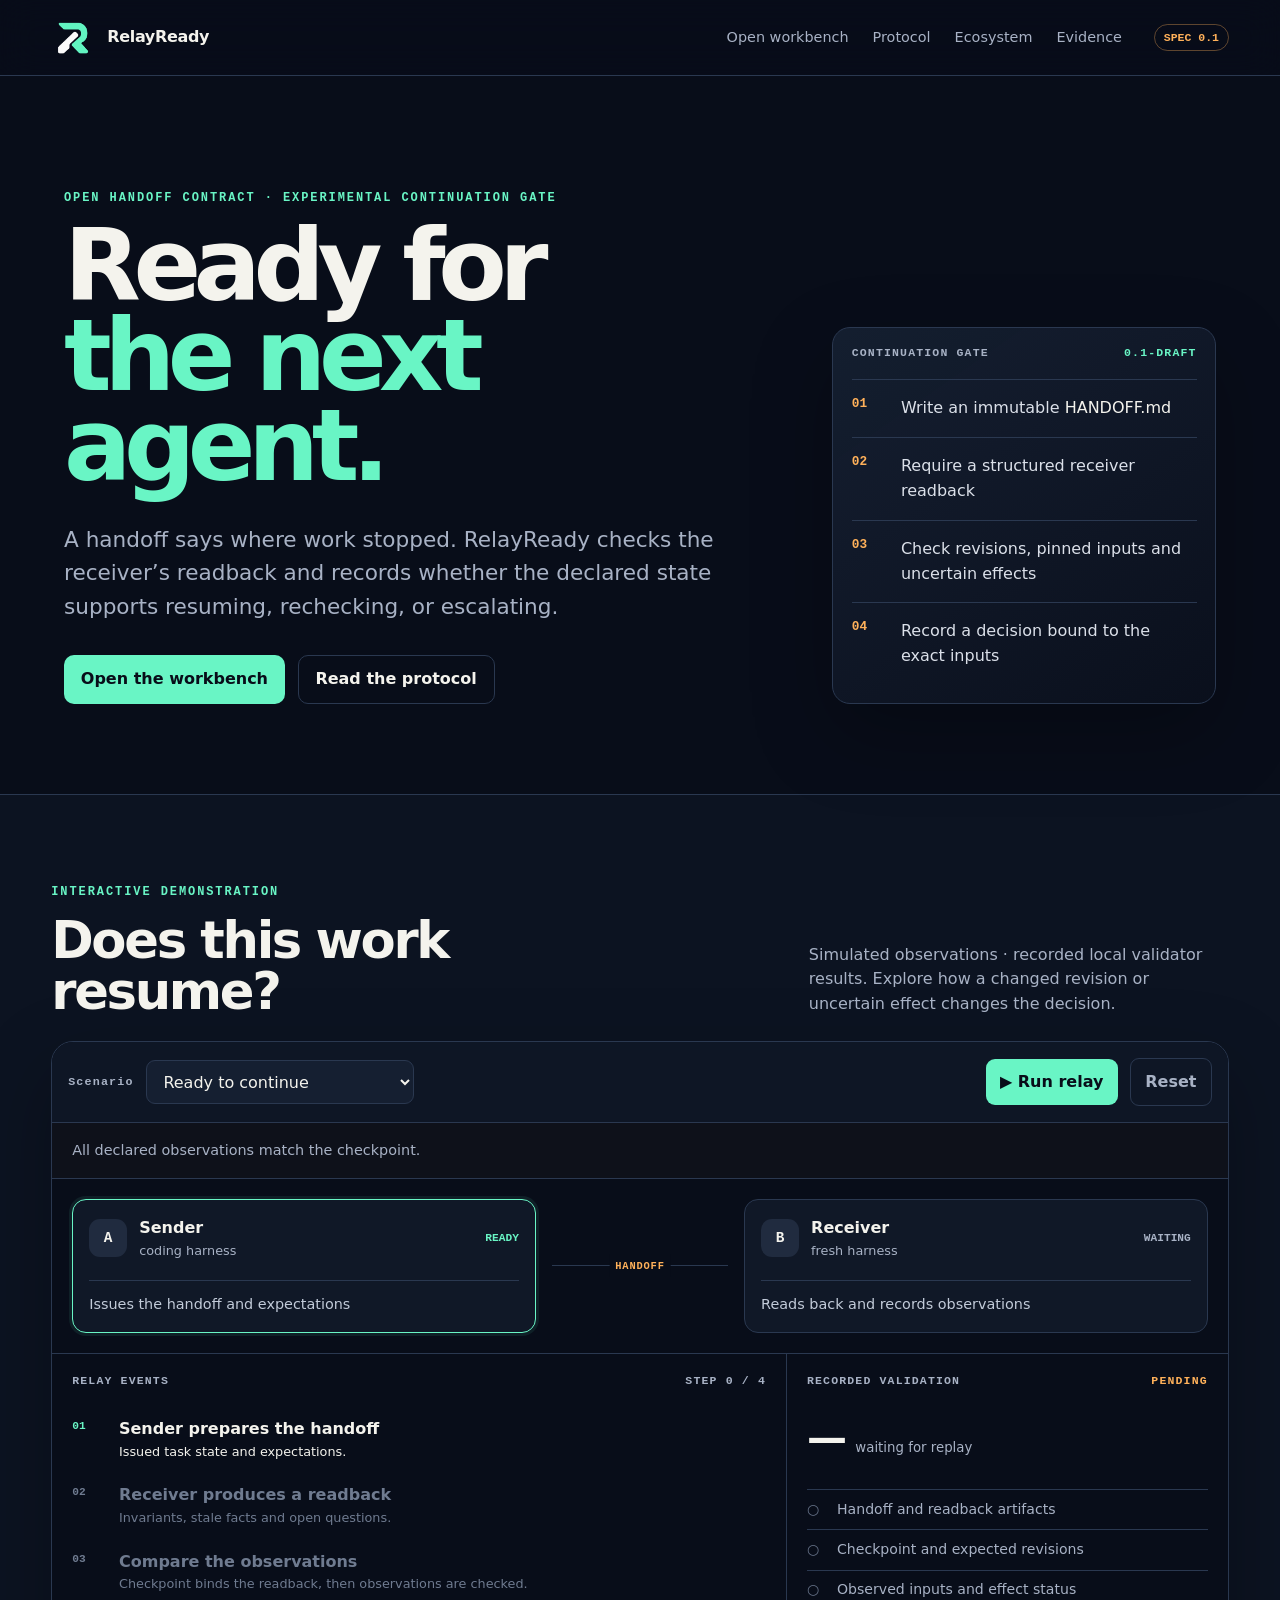
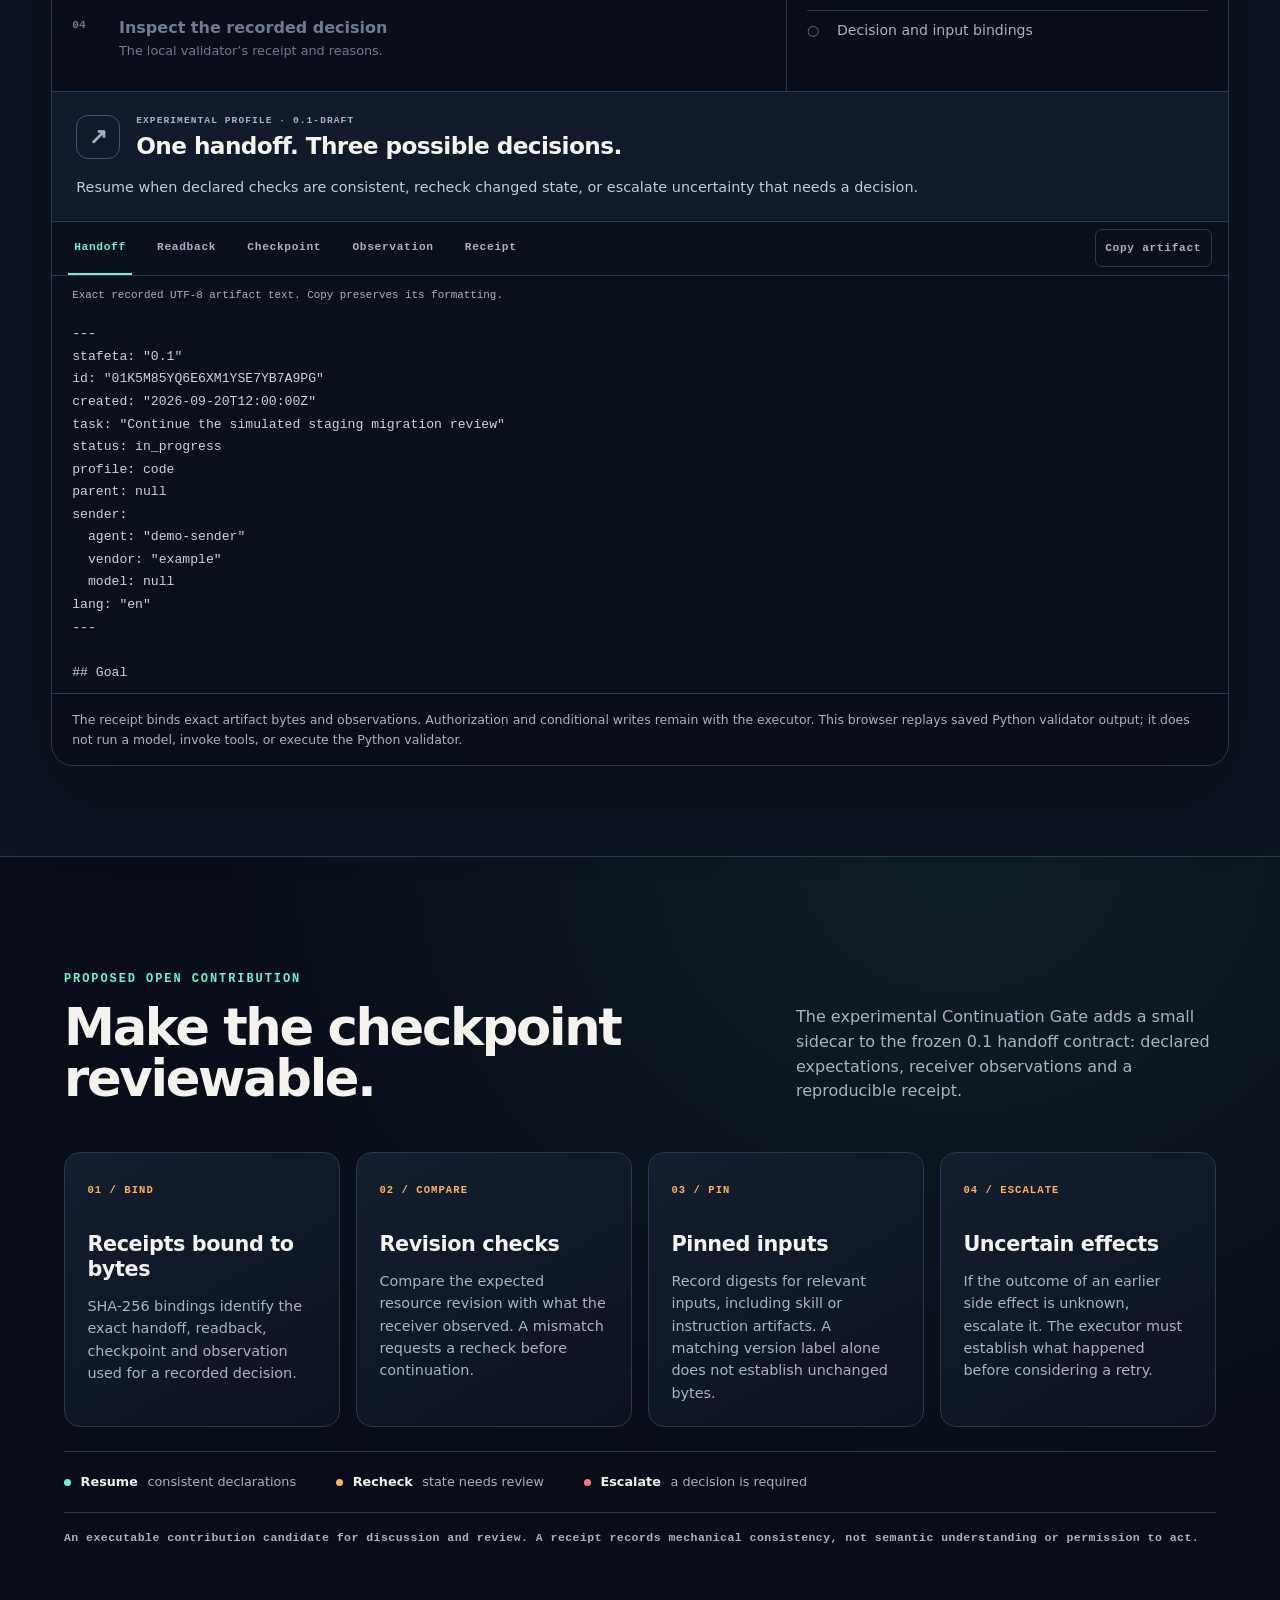
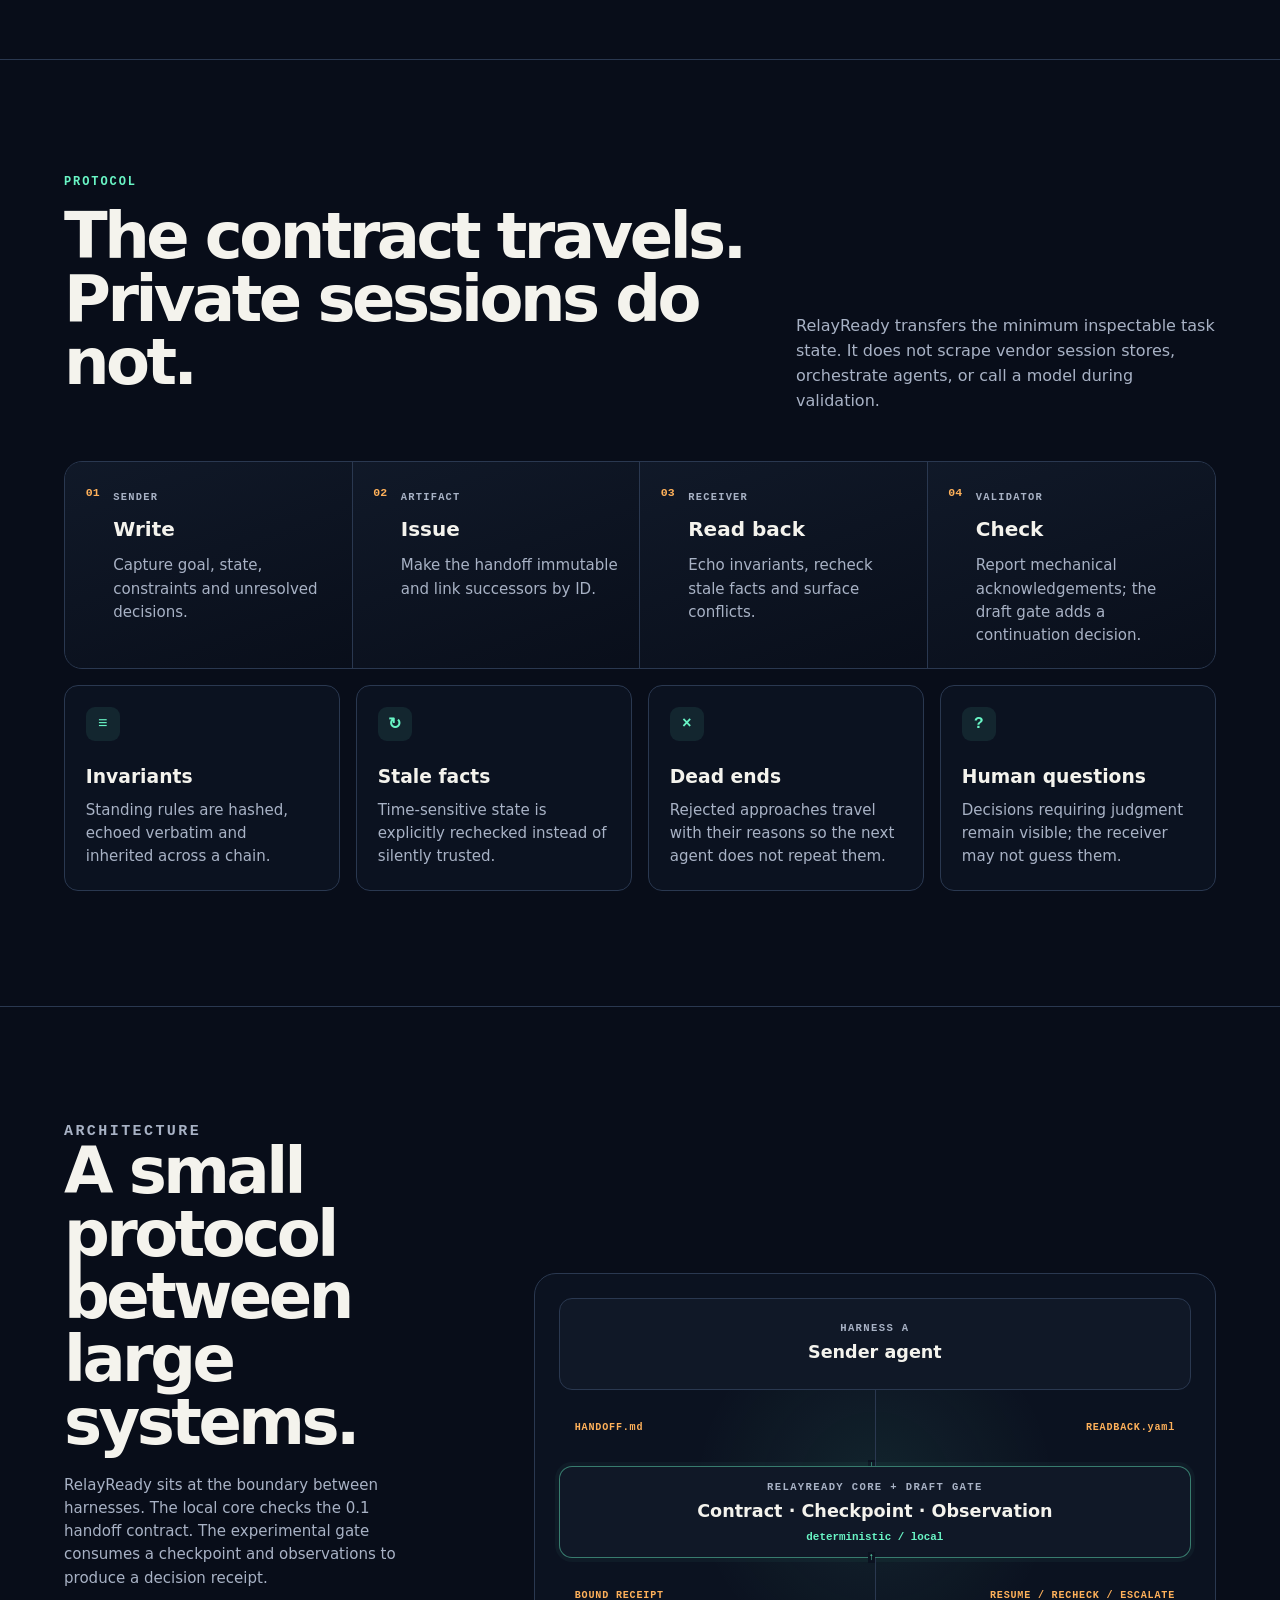
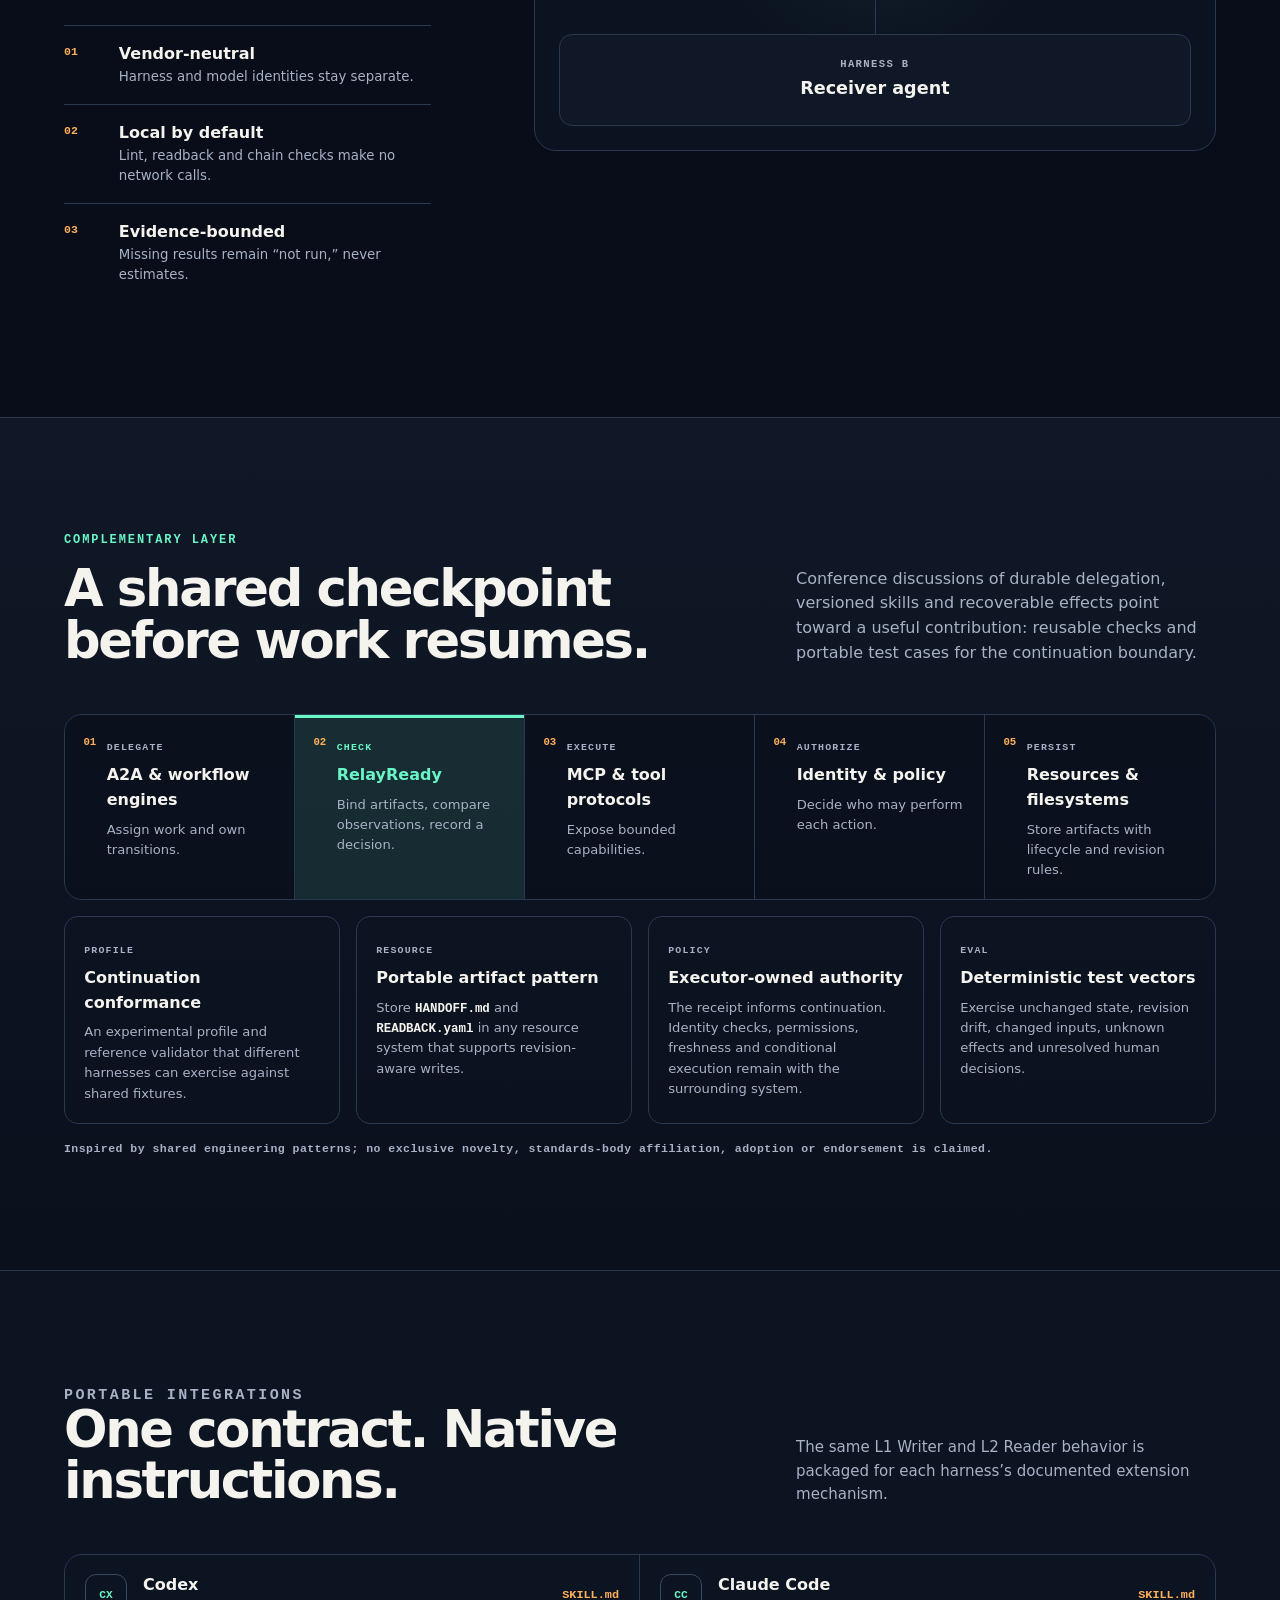
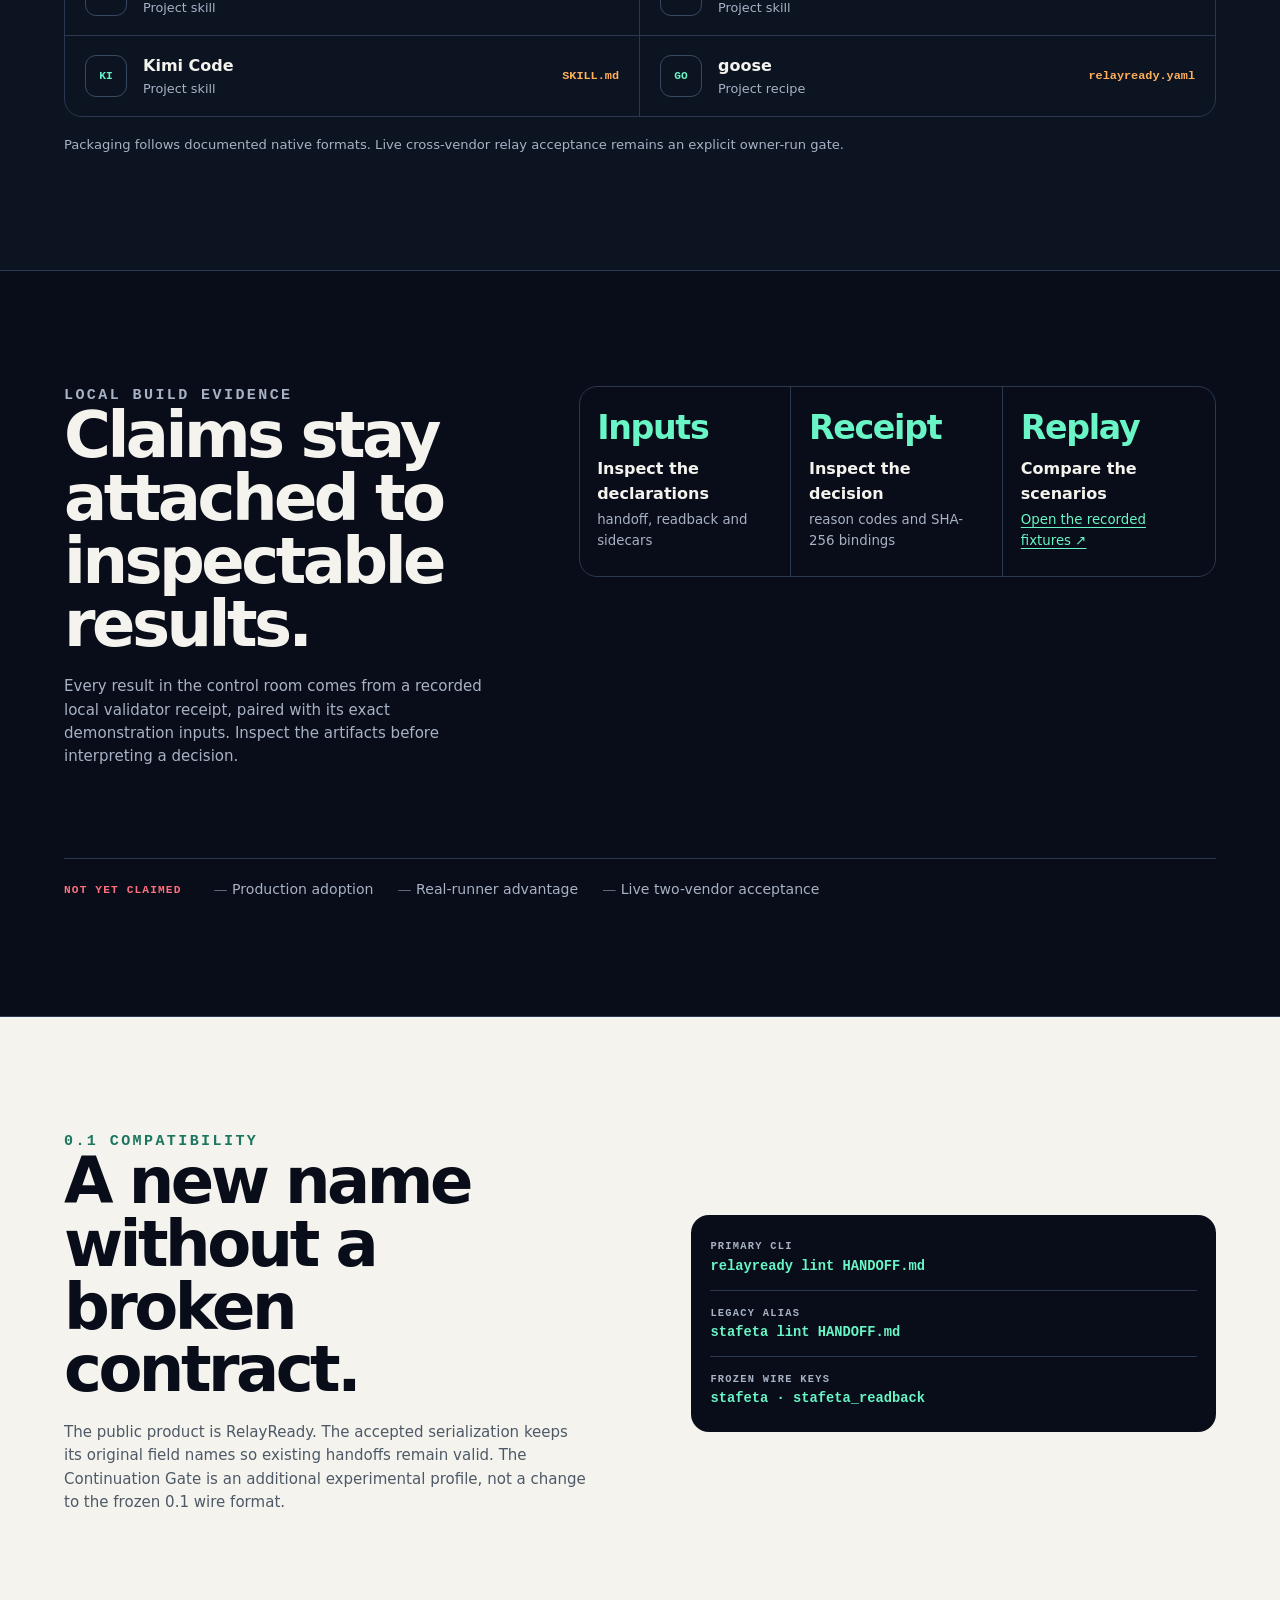
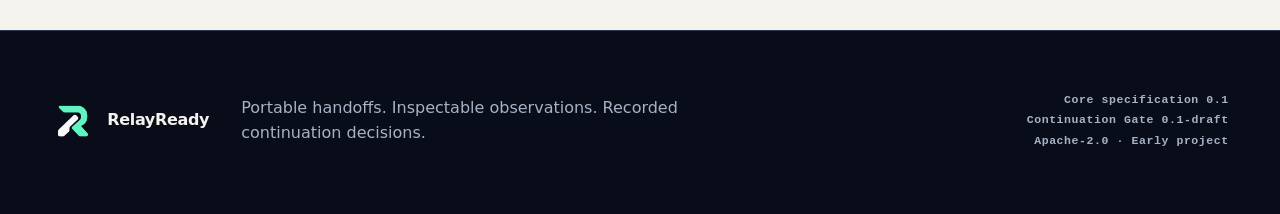
==== out/index.html @ d058b5f9 "Import reviewed RelayReady open-source candidate AI-assisted source preparation, reviewed and author" ====
<!doctype html>
<html lang="en">
<head>
  <meta charset="utf-8">
  <meta name="viewport" content="width=device-width, initial-scale=1">
  <title>RelayReady — Ready for the next agent</title>
  <meta name="description" content="Portable agent handoffs and an experimental Continuation Gate: inspect the evidence, check what changed, and record the next decision.">
  <link rel="icon" type="image/png" href="relayready-logo.png">
  <link rel="stylesheet" href="styles.css">
</head>
<body>
  <a class="skip-link" href="#relay-lab">Skip to relay lab</a>
  <header class="topbar">
    <a class="brand" href="#top" aria-label="RelayReady home"><img class="brand-logo" src="relayready-logo.png" alt="" width="44" height="44"><span>RelayReady</span></a>
    <nav aria-label="Primary navigation">
      <a href="workbench.html">Open workbench</a>
      <a href="#protocol">Protocol</a>
      <a href="#ecosystem">Ecosystem</a>
      <a href="#evidence">Evidence</a>
    </nav>
    <span class="version">SPEC 0.1</span>
  </header>

  <main id="top">
    <section class="hero" aria-labelledby="hero-title">
      <div class="hero-copy">
        <p class="eyebrow">OPEN HANDOFF CONTRACT · EXPERIMENTAL CONTINUATION GATE</p>
        <h1 id="hero-title">Ready for<br><em>the next agent.</em></h1>
        <p class="lede">A handoff says where work stopped. RelayReady checks the receiver’s readback and records whether the declared state supports resuming, rechecking, or escalating.</p>
        <div class="hero-actions">
          <a class="button primary" href="workbench.html">Open the workbench</a>
          <a class="button ghost" href="#protocol">Read the protocol</a>
        </div>
      </div>
      <aside class="brief-card" aria-label="RelayReady contract summary">
        <div class="brief-head"><span>CONTINUATION GATE</span><span class="status-chip">0.1-DRAFT</span></div>
        <dl>
          <div><dt>01</dt><dd>Write an immutable <code>HANDOFF.md</code></dd></div>
          <div><dt>02</dt><dd>Require a structured receiver readback</dd></div>
          <div><dt>03</dt><dd>Check revisions, pinned inputs and uncertain effects</dd></div>
          <div><dt>04</dt><dd>Record a decision bound to the exact inputs</dd></div>
        </dl>
      </aside>
    </section>

    <section class="lab" id="relay-lab" aria-labelledby="lab-title">
      <div class="section-heading">
        <div><p class="eyebrow">INTERACTIVE DEMONSTRATION</p><h2 id="lab-title">Does this work<br>resume?</h2></div>
        <p>Simulated observations · recorded local validator results. Explore how a changed revision or uncertain effect changes the decision.</p>
      </div>
      <div class="lab-shell">
        <div class="lab-toolbar">
          <label for="scenario">Scenario</label>
          <select id="scenario" aria-describedby="scenarioSummary" disabled>
            <option value="">Loading recorded scenarios…</option>
          </select>
          <button class="run-button" id="runRelay" type="button" disabled><span aria-hidden="true">▶</span> Run relay</button>
          <button class="reset-button" id="resetRelay" type="button" disabled>Reset</button>
        </div>
        <p class="scenario-summary" id="scenarioSummary" role="status">Loading the inspectable demonstration fixtures.</p>

        <div class="relay-stage" aria-live="polite">
          <article class="agent-card active" data-agent="sender">
            <div class="agent-top"><span class="agent-id">A</span><div><strong>Sender</strong><span>coding harness</span></div><span class="agent-state">READY</span></div>
            <div class="agent-task">Issues the handoff and expectations</div>
          </article>
          <div class="relay-line" aria-hidden="true"><span class="packet">HANDOFF</span></div>
          <article class="agent-card" data-agent="receiver">
            <div class="agent-top"><span class="agent-id">B</span><div><strong>Receiver</strong><span>fresh harness</span></div><span class="agent-state">WAITING</span></div>
            <div class="agent-task">Reads back and records observations</div>
          </article>
        </div>

        <div class="lab-grid">
          <div class="timeline-panel">
            <div class="panel-title"><span>RELAY EVENTS</span><span id="elapsed">STEP 0 / 4</span></div>
            <ol class="timeline" id="timeline">
              <li class="current"><span>01</span><div><strong>Sender prepares the handoff</strong><small>Issued task state and expectations.</small></div></li>
              <li><span>02</span><div><strong>Receiver produces a readback</strong><small>Invariants, stale facts and open questions.</small></div></li>
              <li><span>03</span><div><strong>Compare the observations</strong><small>Checkpoint binds the readback, then observations are checked.</small></div></li>
              <li><span>04</span><div><strong>Inspect the recorded decision</strong><small>The local validator’s receipt and reasons.</small></div></li>
            </ol>
          </div>
          <div class="inspection-panel">
            <div class="panel-title"><span>RECORDED VALIDATION</span><span id="validationState" class="pending">PENDING</span></div>
            <div class="score"><span id="scoreValue">—</span><small id="scoreLabel">waiting for replay</small></div>
            <ul class="checks" id="checks">
              <li><span>○</span> Handoff and readback artifacts</li>
              <li><span>○</span> Checkpoint and expected revisions</li>
              <li><span>○</span> Observed inputs and effect status</li>
              <li><span>○</span> Decision and input bindings</li>
            </ul>
          </div>
        </div>
        <div class="decision-panel" id="decisionPanel" role="status" aria-live="polite" aria-atomic="true">
          <div class="decision-heading"><span class="decision-mark" aria-hidden="true">↗</span><div><p class="eyebrow">EXPERIMENTAL PROFILE · 0.1-DRAFT</p><h3 id="decisionTitle">One handoff. Three possible decisions.</h3></div></div>
          <p id="decisionSummary">Resume when declared checks are consistent, recheck changed state, or escalate uncertainty that needs a decision.</p>
          <ul id="decisionReasons" class="decision-reasons"></ul>
        </div>
        <div class="artifact-panel">
          <div class="artifact-head">
            <div class="artifact-tabs" role="tablist" aria-label="Relay artifact">
              <button id="tab-handoff" role="tab" aria-selected="true" aria-controls="artifactCode" data-tab="handoff" type="button">Handoff</button>
              <button id="tab-readback" role="tab" aria-selected="false" aria-controls="artifactCode" data-tab="readback" type="button" tabindex="-1">Readback</button>
              <button id="tab-checkpoint" role="tab" aria-selected="false" aria-controls="artifactCode" data-tab="checkpoint" type="button" tabindex="-1">Checkpoint</button>
              <button id="tab-observation" role="tab" aria-selected="false" aria-controls="artifactCode" data-tab="observation" type="button" tabindex="-1">Observation</button>
              <button id="tab-receipt" role="tab" aria-selected="false" aria-controls="artifactCode" data-tab="receipt" type="button" tabindex="-1">Receipt</button>
            </div>
            <button class="copy-button" id="copyArtifact" type="button" disabled>Copy artifact</button>
          </div>
          <p id="artifactMeta" class="artifact-meta">Recorded artifact inspector</p>
          <pre id="artifactCode" tabindex="0" role="tabpanel" aria-labelledby="tab-handoff"><code>Loading recorded artifacts…</code></pre>
        </div>
        <p class="lab-boundary">The receipt binds exact artifact bytes and observations. Authorization and conditional writes remain with the executor. This browser replays saved Python validator output; it does not run a model, invoke tools, or execute the Python validator.</p>
      </div>
      <noscript><p class="boundary-note">JavaScript is needed for the replay. You can still <a href="demo-fixtures.json">inspect all demonstration artifacts and recorded receipts</a>.</p></noscript>
    </section>

    <section id="continuation-gate" class="gate-section" aria-labelledby="gate-title">
      <div class="section-heading wide">
        <div><p class="eyebrow">PROPOSED OPEN CONTRIBUTION</p><h2 id="gate-title">Make the checkpoint<br>reviewable.</h2></div>
        <p>The experimental Continuation Gate adds a small sidecar to the frozen 0.1 handoff contract: declared expectations, receiver observations and a reproducible receipt.</p>
      </div>
      <div class="gate-grid">
        <article><span class="gate-number">01 / BIND</span><h3>Receipts bound to bytes</h3><p>SHA-256 bindings identify the exact handoff, readback, checkpoint and observation used for a recorded decision.</p></article>
        <article><span class="gate-number">02 / COMPARE</span><h3>Revision checks</h3><p>Compare the expected resource revision with what the receiver observed. A mismatch requests a recheck before continuation.</p></article>
        <article><span class="gate-number">03 / PIN</span><h3>Pinned inputs</h3><p>Record digests for relevant inputs, including skill or instruction artifacts. A matching version label alone does not establish unchanged bytes.</p></article>
        <article><span class="gate-number">04 / ESCALATE</span><h3>Uncertain effects</h3><p>If the outcome of an earlier side effect is unknown, escalate it. The executor must establish what happened before considering a retry.</p></article>
      </div>
      <div class="gate-decisions" aria-label="Continuation decisions"><span><i class="decision-dot resume-dot"></i><strong>Resume</strong> consistent declarations</span><span><i class="decision-dot recheck-dot"></i><strong>Recheck</strong> state needs review</span><span><i class="decision-dot escalate-dot"></i><strong>Escalate</strong> a decision is required</span></div>
      <p class="proposal-note">An executable contribution candidate for discussion and review. A receipt records mechanical consistency, not semantic understanding or permission to act.</p>
    </section>

    <section id="protocol" class="protocol-section" aria-labelledby="protocol-title">
      <div class="section-heading wide">
        <div><p class="eyebrow">PROTOCOL</p><h2 id="protocol-title">The contract travels.<br>Private sessions do not.</h2></div>
        <p>RelayReady transfers the minimum inspectable task state. It does not scrape vendor session stores, orchestrate agents, or call a model during validation.</p>
      </div>
      <div class="protocol-flow" aria-label="Four-stage RelayReady protocol">
        <article><span>01</span><div><small>SENDER</small><h3>Write</h3><p>Capture goal, state, constraints and unresolved decisions.</p></div></article>
        <article><span>02</span><div><small>ARTIFACT</small><h3>Issue</h3><p>Make the handoff immutable and link successors by ID.</p></div></article>
        <article><span>03</span><div><small>RECEIVER</small><h3>Read back</h3><p>Echo invariants, recheck stale facts and surface conflicts.</p></div></article>
        <article><span>04</span><div><small>VALIDATOR</small><h3>Check</h3><p>Report mechanical acknowledgements; the draft gate adds a continuation decision.</p></div></article>
      </div>
      <div class="contract-grid">
        <article><span class="contract-icon">≡</span><h3>Invariants</h3><p>Standing rules are hashed, echoed verbatim and inherited across a chain.</p></article>
        <article><span class="contract-icon">↻</span><h3>Stale facts</h3><p>Time-sensitive state is explicitly rechecked instead of silently trusted.</p></article>
        <article><span class="contract-icon">×</span><h3>Dead ends</h3><p>Rejected approaches travel with their reasons so the next agent does not repeat them.</p></article>
        <article><span class="contract-icon">?</span><h3>Human questions</h3><p>Decisions requiring judgment remain visible; the receiver may not guess them.</p></article>
      </div>
    </section>

    <section class="architecture-section" aria-labelledby="architecture-title">
      <div class="architecture-copy">
        <p class="eyebrow">ARCHITECTURE</p>
        <h2 id="architecture-title">A small protocol between large systems.</h2>
        <p>RelayReady sits at the boundary between harnesses. The local core checks the 0.1 handoff contract. The experimental gate consumes a checkpoint and observations to produce a decision receipt.</p>
        <ul class="principles">
          <li><span>01</span><div><strong>Vendor-neutral</strong><small>Harness and model identities stay separate.</small></div></li>
          <li><span>02</span><div><strong>Local by default</strong><small>Lint, readback and chain checks make no network calls.</small></div></li>
          <li><span>03</span><div><strong>Evidence-bounded</strong><small>Missing results remain “not run,” never estimates.</small></div></li>
        </ul>
      </div>
      <div class="architecture-map" aria-label="RelayReady architecture diagram">
        <div class="map-node harness"><span>HARNESS A</span><strong>Sender agent</strong></div>
        <div class="map-bridge"><span>HANDOFF.md</span><i></i><span>READBACK.yaml</span></div>
        <div class="map-node core"><span>RELAYREADY CORE + DRAFT GATE</span><strong>Contract · Checkpoint · Observation</strong><small>deterministic / local</small></div>
        <div class="map-bridge reverse"><span>BOUND RECEIPT</span><i></i><span>RESUME / RECHECK / ESCALATE</span></div>
        <div class="map-node harness"><span>HARNESS B</span><strong>Receiver agent</strong></div>
      </div>
    </section>

    <section id="ecosystem" class="ecosystem-section" aria-labelledby="ecosystem-title">
      <div class="section-heading wide">
        <div><p class="eyebrow">COMPLEMENTARY LAYER</p><h2 id="ecosystem-title">A shared checkpoint<br>before work resumes.</h2></div>
        <p>Conference discussions of durable delegation, versioned skills and recoverable effects point toward a useful contribution: reusable checks and portable test cases for the continuation boundary.</p>
      </div>
      <div class="ecosystem-stack" aria-label="RelayReady position in the agent ecosystem">
        <article><span>01</span><div><small>DELEGATE</small><h3>A2A &amp; workflow engines</h3><p>Assign work and own transitions.</p></div></article>
        <article class="relay-layer"><span>02</span><div><small>CHECK</small><h3>RelayReady</h3><p>Bind artifacts, compare observations, record a decision.</p></div></article>
        <article><span>03</span><div><small>EXECUTE</small><h3>MCP &amp; tool protocols</h3><p>Expose bounded capabilities.</p></div></article>
        <article><span>04</span><div><small>AUTHORIZE</small><h3>Identity &amp; policy</h3><p>Decide who may perform each action.</p></div></article>
        <article><span>05</span><div><small>PERSIST</small><h3>Resources &amp; filesystems</h3><p>Store artifacts with lifecycle and revision rules.</p></div></article>
      </div>
      <div class="opportunity-grid">
        <article><span>PROFILE</span><h3>Continuation conformance</h3><p>An experimental profile and reference validator that different harnesses can exercise against shared fixtures.</p></article>
        <article><span>RESOURCE</span><h3>Portable artifact pattern</h3><p>Store <code>HANDOFF.md</code> and <code>READBACK.yaml</code> in any resource system that supports revision-aware writes.</p></article>
        <article><span>POLICY</span><h3>Executor-owned authority</h3><p>The receipt informs continuation. Identity checks, permissions, freshness and conditional execution remain with the surrounding system.</p></article>
        <article><span>EVAL</span><h3>Deterministic test vectors</h3><p>Exercise unchanged state, revision drift, changed inputs, unknown effects and unresolved human decisions.</p></article>
      </div>
      <p class="proposal-note">Inspired by shared engineering patterns; no exclusive novelty, standards-body affiliation, adoption or endorsement is claimed.</p>
    </section>

    <section class="integrations-section" aria-labelledby="integrations-title">
      <div class="section-heading wide">
        <div><p class="eyebrow">PORTABLE INTEGRATIONS</p><h2 id="integrations-title">One contract. Native instructions.</h2></div>
        <p>The same L1 Writer and L2 Reader behavior is packaged for each harness’s documented extension mechanism.</p>
      </div>
      <div class="integration-list">
        <article><span class="integration-letter">CX</span><div><h3>Codex</h3><p>Project skill</p></div><code>SKILL.md</code></article>
        <article><span class="integration-letter">CC</span><div><h3>Claude Code</h3><p>Project skill</p></div><code>SKILL.md</code></article>
        <article><span class="integration-letter">KI</span><div><h3>Kimi Code</h3><p>Project skill</p></div><code>SKILL.md</code></article>
        <article><span class="integration-letter">GO</span><div><h3>goose</h3><p>Project recipe</p></div><code>relayready.yaml</code></article>
      </div>
      <p class="boundary-note">Packaging follows documented native formats. Live cross-vendor relay acceptance remains an explicit owner-run gate.</p>
    </section>

    <section id="evidence" class="evidence-section" aria-labelledby="evidence-title">
      <div class="evidence-intro">
        <p class="eyebrow">LOCAL BUILD EVIDENCE</p>
        <h2 id="evidence-title">Claims stay attached to inspectable results.</h2>
        <p>Every result in the control room comes from a recorded local validator receipt, paired with its exact demonstration inputs. Inspect the artifacts before interpreting a decision.</p>
      </div>
      <div class="evidence-metrics">
        <article><strong class="evidence-word">Inputs</strong><span>Inspect the declarations</span><small>handoff, readback and sidecars</small></article>
        <article><strong class="evidence-word">Receipt</strong><span>Inspect the decision</span><small>reason codes and SHA-256 bindings</small></article>
        <article><strong class="evidence-word">Replay</strong><span>Compare the scenarios</span><small><a href="demo-fixtures.json">Open the recorded fixtures ↗</a></small></article>
      </div>
      <div class="evidence-boundary">
        <span>NOT YET CLAIMED</span>
        <ul><li>Production adoption</li><li>Real-runner advantage</li><li>Live two-vendor acceptance</li></ul>
      </div>
    </section>

    <section class="compatibility-section" aria-labelledby="compatibility-title">
      <div>
        <p class="eyebrow">0.1 COMPATIBILITY</p>
        <h2 id="compatibility-title">A new name without a broken contract.</h2>
        <p>The public product is RelayReady. The accepted serialization keeps its original field names so existing handoffs remain valid. The Continuation Gate is an additional experimental profile, not a change to the frozen 0.1 wire format.</p>
      </div>
      <div class="compatibility-code">
        <div><span>PRIMARY CLI</span><code>relayready lint HANDOFF.md</code></div>
        <div><span>LEGACY ALIAS</span><code>stafeta lint HANDOFF.md</code></div>
        <div><span>FROZEN WIRE KEYS</span><code>stafeta · stafeta_readback</code></div>
      </div>
    </section>
  </main>
  <footer>
    <a class="brand" href="#top"><img class="brand-logo" src="relayready-logo.png" alt="" width="44" height="44"><span>RelayReady</span></a>
    <p>Portable handoffs. Inspectable observations. Recorded continuation decisions.</p>
    <div><span>Core specification 0.1</span><span>Continuation Gate 0.1-draft</span><span>Apache-2.0 · Early project</span></div>
  </footer>
  <script src="app.js"></script>
</body>
</html>
---- out/styles.css ----
:root{--ink:#080d19;--panel:#101827;--panel2:#151f31;--line:#2a3850;--paper:#f4f3ed;--muted:#a8b2c5;--mint:#69f5c5;--amber:#ffb15a;--red:#ff6f7d;--radius:18px;--mono:"Cascadia Code","SFMono-Regular",Consolas,monospace;--sans:Inter,ui-sans-serif,system-ui,-apple-system,"Segoe UI",sans-serif;color-scheme:dark}
*{box-sizing:border-box}html{scroll-behavior:smooth}body{margin:0;background:var(--ink);color:var(--paper);font-family:var(--sans);font-size:16px;line-height:1.55}button,select{font:inherit}.skip-link{position:fixed;left:1rem;top:-5rem;z-index:50;background:var(--mint);color:var(--ink);padding:.75rem 1rem;border-radius:8px}.skip-link:focus{top:1rem}.topbar{height:76px;display:flex;align-items:center;gap:2rem;padding:0 clamp(1rem,4vw,4rem);border-bottom:1px solid var(--line);position:sticky;top:0;background:rgba(8,13,25,.92);backdrop-filter:blur(18px);z-index:20}.brand{display:flex;align-items:center;gap:.75rem;color:var(--paper);text-decoration:none;font-weight:750;letter-spacing:-.02em}.mark{display:grid;place-items:center;width:34px;height:34px;border:1px solid var(--mint);color:var(--mint);font:700 .72rem var(--mono);border-radius:9px}.topbar nav{display:flex;gap:1.5rem;margin-left:auto}.topbar nav a{color:var(--muted);text-decoration:none;font-size:.9rem}.topbar nav a:hover,.topbar nav a:focus{color:var(--paper)}.version{font:600 .72rem var(--mono);color:var(--amber);border:1px solid rgba(255,177,90,.35);padding:.35rem .55rem;border-radius:999px}.hero{max-width:1440px;margin:auto;padding:clamp(4rem,9vw,9rem) clamp(1rem,5vw,5rem) clamp(3rem,7vw,6rem);display:grid;grid-template-columns:minmax(0,1.15fr) minmax(300px,.65fr);gap:clamp(2rem,7vw,8rem);align-items:end}.eyebrow{font:650 .75rem var(--mono);letter-spacing:.16em;color:var(--mint);margin:0 0 1rem}.hero h1{font-size:clamp(3.3rem,7.8vw,7.4rem);line-height:.9;letter-spacing:-.075em;margin:0;max-width:900px}.hero h1 em{font-style:normal;color:var(--mint)}.lede{max-width:680px;color:var(--muted);font-size:clamp(1.05rem,1.7vw,1.35rem);margin:2rem 0 0}.hero-actions{display:flex;flex-wrap:wrap;gap:.8rem;margin-top:2rem}.button{display:inline-flex;align-items:center;justify-content:center;min-height:48px;padding:.7rem 1.05rem;border-radius:10px;text-decoration:none;font-weight:700}.button.primary{background:var(--mint);color:var(--ink)}.button.ghost{border:1px solid var(--line);color:var(--paper)}.brief-card{border:1px solid var(--line);background:linear-gradient(145deg,rgba(21,31,49,.95),rgba(10,16,29,.9));border-radius:var(--radius);padding:1.15rem;box-shadow:0 30px 80px rgba(0,0,0,.25)}.brief-head,.panel-title{display:flex;justify-content:space-between;align-items:center;font:650 .72rem var(--mono);letter-spacing:.1em;color:var(--muted)}.status-chip{color:var(--mint)}.brief-card dl{margin:1.25rem 0 0}.brief-card dl div{display:grid;grid-template-columns:38px 1fr;gap:.7rem;padding:1rem 0;border-top:1px solid var(--line)}.brief-card dt{font:700 .8rem var(--mono);color:var(--amber)}.brief-card dd{margin:0;color:#dbe0e9}.brief-card code{font:inherit;color:var(--paper)}.lab{padding:clamp(3rem,7vw,6rem) clamp(1rem,4vw,4rem);background:#0c1321;border-block:1px solid var(--line)}.section-heading{max-width:1280px;margin:0 auto 1.5rem;display:flex;justify-content:space-between;gap:2rem;align-items:end}.section-heading h2,.placeholder-section h2{font-size:clamp(2rem,4vw,3.6rem);line-height:1;letter-spacing:-.045em;margin:0}.section-heading>p{color:var(--muted);max-width:420px;margin:0}.lab-shell{max-width:1280px;margin:auto;border:1px solid var(--line);border-radius:22px;background:var(--ink);overflow:hidden;box-shadow:0 30px 80px rgba(0,0,0,.25)}.lab-toolbar{display:flex;align-items:center;gap:.75rem;padding:1rem;border-bottom:1px solid var(--line);background:#0e1625}.lab-toolbar label{font:650 .73rem var(--mono);color:var(--muted);letter-spacing:.1em}.lab-toolbar select{background:var(--panel2);color:var(--paper);border:1px solid var(--line);padding:.65rem 2.5rem .65rem .8rem;border-radius:9px}.run-button,.reset-button{border:0;border-radius:9px;padding:.68rem .9rem;cursor:pointer;font-weight:750}.run-button{margin-left:auto;background:var(--mint);color:var(--ink)}.reset-button{background:transparent;color:var(--muted);border:1px solid var(--line)}.relay-stage{display:grid;grid-template-columns:1fr minmax(100px,.38fr) 1fr;gap:1rem;padding:1.25rem}.agent-card{background:var(--panel);border:1px solid var(--line);border-radius:14px;padding:1rem;transition:.25s ease}.agent-card.active{border-color:var(--mint);box-shadow:0 0 0 3px rgba(105,245,197,.08)}.agent-top{display:flex;align-items:center;gap:.75rem}.agent-id{display:grid;place-items:center;width:38px;height:38px;border-radius:11px;background:#202b3f;color:var(--paper);font:750 .9rem var(--mono)}.agent-top div{display:flex;flex-direction:column}.agent-top div span{font-size:.8rem;color:var(--muted)}.agent-state{margin-left:auto;font:700 .7rem var(--mono);color:var(--muted)}.agent-card.active .agent-state{color:var(--mint)}.agent-task{margin-top:1.2rem;padding-top:.8rem;border-top:1px solid var(--line);color:#c2cbd9;font-size:.9rem}.relay-line{display:flex;align-items:center;position:relative}.relay-line:before{content:"";width:100%;height:1px;background:var(--line)}.packet{position:absolute;left:50%;transform:translateX(-50%);font:700 .65rem var(--mono);letter-spacing:.08em;color:var(--amber);background:var(--ink);padding:.35rem}.lab-grid{display:grid;grid-template-columns:1.25fr .75fr;border-top:1px solid var(--line)}.timeline-panel,.inspection-panel{padding:1.25rem}.timeline-panel{border-right:1px solid var(--line)}.timeline{list-style:none;margin:1.2rem 0 0;padding:0}.timeline li{display:grid;grid-template-columns:34px 1fr;gap:.8rem;padding:.68rem 0;color:#6f7b90}.timeline li>span{font:700 .7rem var(--mono);padding-top:.2rem}.timeline li div{display:flex;flex-direction:column}.timeline small{font-size:.8rem}.timeline li.current{color:var(--paper)}.timeline li.current>span{color:var(--mint)}.timeline li.done>span{color:var(--mint)}.timeline li.done{color:#b7c2d2}.pending{color:var(--amber)}.passed{color:var(--mint)}.score{display:flex;align-items:baseline;gap:.65rem;margin:1.25rem 0}.score span{font-size:2.5rem;font-weight:800;letter-spacing:-.05em}.score small{color:var(--muted)}.checks{list-style:none;padding:0;margin:0}.checks li{padding:.55rem 0;border-top:1px solid var(--line);color:var(--muted);font-size:.88rem}.checks li span{display:inline-block;width:1.6rem;color:#667288}.checks li.done{color:var(--paper)}.checks li.done span{color:var(--mint)}.placeholder-section{max-width:1280px;margin:auto;padding:clamp(4rem,8vw,8rem) clamp(1rem,4vw,4rem);border-bottom:1px solid var(--line)}
@media(max-width:850px){.topbar nav{display:none}.hero{grid-template-columns:1fr}.brief-card{max-width:620px}.section-heading{align-items:start;flex-direction:column}.relay-stage{grid-template-columns:1fr}.relay-line{min-height:48px}.relay-line:before{width:1px;height:100%;margin:auto}.lab-grid{grid-template-columns:1fr}.timeline-panel{border-right:0;border-bottom:1px solid var(--line)}}
@media(max-width:560px){.topbar{height:66px;padding:0 1rem}.version{display:none}.hero h1{font-size:3.35rem}.lab{padding-inline:.75rem}.lab-toolbar{align-items:stretch;flex-wrap:wrap}.lab-toolbar label{width:100%}.lab-toolbar select{flex:1;min-width:0}.run-button{margin-left:0}.relay-stage{padding:.8rem}.agent-card{padding:.85rem}}
@media(prefers-reduced-motion:reduce){html{scroll-behavior:auto}*,*:before,*:after{transition:none!important;animation:none!important}}
.run-button:disabled{opacity:.58;cursor:wait}.artifact-panel{border-top:1px solid var(--line);background:#090f1b}.artifact-head{height:54px;display:flex;align-items:center;justify-content:space-between;padding:0 1rem;border-bottom:1px solid var(--line)}.artifact-tabs{display:flex;align-self:stretch;gap:1.2rem}.artifact-tabs button,.copy-button{border:0;background:transparent;color:var(--muted);font:700 .7rem var(--mono);letter-spacing:.06em;cursor:pointer}.artifact-tabs button{border-bottom:2px solid transparent}.artifact-tabs button[aria-selected="true"]{color:var(--mint);border-bottom-color:var(--mint)}.copy-button{padding:.45rem .6rem;border:1px solid var(--line);border-radius:7px}.copy-button:hover,.copy-button:focus{color:var(--paper);border-color:#53627a}.artifact-panel pre{margin:0;padding:1.25rem;min-height:260px;max-height:390px;overflow:auto;color:#c9d3e1;font:500 .82rem/1.72 var(--mono);tab-size:2;white-space:pre-wrap}.protocol-section,.ecosystem-section,.integrations-section,.evidence-section,.compatibility-section,.architecture-section{padding:clamp(5rem,9vw,9rem) clamp(1rem,5vw,5rem);border-bottom:1px solid var(--line)}.section-heading.wide{max-width:1280px}.protocol-section h2,.architecture-copy h2,.evidence-intro h2,.compatibility-section h2{font-size:clamp(2.4rem,5vw,5rem);line-height:.98;letter-spacing:-.055em;margin:0 0 1.25rem}.protocol-flow{max-width:1280px;margin:3rem auto 0;display:grid;grid-template-columns:repeat(4,1fr);border:1px solid var(--line);border-radius:var(--radius);overflow:hidden}.protocol-flow article{display:grid;grid-template-columns:auto 1fr;gap:.85rem;padding:1.3rem;border-right:1px solid var(--line);background:linear-gradient(160deg,rgba(20,30,47,.7),rgba(10,16,28,.45))}.protocol-flow article:last-child{border-right:0}.protocol-flow article>span{font:750 .72rem var(--mono);color:var(--amber);padding-top:.2rem}.protocol-flow small{font:650 .65rem var(--mono);letter-spacing:.12em;color:var(--muted)}.protocol-flow h3{margin:.35rem 0 .6rem;font-size:1.25rem}.protocol-flow p,.contract-grid p,.architecture-copy>p,.integrations-section p,.evidence-intro>p,.compatibility-section>div>p{color:var(--muted);margin:0;font-size:.94rem}.contract-grid{max-width:1280px;margin:1rem auto 0;display:grid;grid-template-columns:repeat(4,1fr);gap:1rem}.contract-grid article{padding:1.3rem;border:1px solid var(--line);border-radius:14px;background:#0b1220}.contract-icon{display:grid;place-items:center;width:34px;height:34px;border-radius:9px;background:rgba(105,245,197,.09);color:var(--mint);font:800 1rem var(--mono)}.contract-grid h3{margin:1.3rem 0 .5rem}.architecture-section{max-width:1440px;margin:auto;display:grid;grid-template-columns:minmax(280px,.7fr) minmax(450px,1.3fr);gap:clamp(3rem,8vw,8rem);align-items:center}.principles{list-style:none;margin:2.2rem 0 0;padding:0}.principles li{display:grid;grid-template-columns:42px 1fr;gap:.8rem;padding:1rem 0;border-top:1px solid var(--line)}.principles li>span{font:700 .72rem var(--mono);color:var(--amber);padding-top:.2rem}.principles li div{display:flex;flex-direction:column}.principles small{color:var(--muted)}.architecture-map{border:1px solid var(--line);border-radius:22px;padding:1.5rem;background:radial-gradient(circle at 50% 45%,rgba(105,245,197,.08),transparent 42%),#0b1220}.map-node{min-height:92px;border:1px solid var(--line);border-radius:13px;display:flex;flex-direction:column;align-items:center;justify-content:center;text-align:center;background:var(--panel);position:relative}.map-node span{font:700 .66rem var(--mono);letter-spacing:.13em;color:var(--muted)}.map-node strong{font-size:1.1rem;margin-top:.3rem}.map-node small{color:var(--mint);font:650 .68rem var(--mono);margin-top:.35rem}.map-node.core{border-color:rgba(105,245,197,.45);box-shadow:0 0 0 4px rgba(105,245,197,.04)}.map-bridge{height:76px;position:relative;display:flex;align-items:center;justify-content:space-between;padding:0 1rem;color:var(--amber);font:700 .63rem var(--mono);letter-spacing:.08em}.map-bridge i{position:absolute;width:1px;height:100%;background:var(--line);left:50%;top:0}.map-bridge i:after{content:"↓";position:absolute;bottom:-5px;left:-7px;background:#0b1220;color:var(--mint);font-style:normal}.map-bridge.reverse i:after{content:"↑";top:-6px;bottom:auto}.ecosystem-section{background:linear-gradient(180deg,#101827,#0a101c)}.ecosystem-section .section-heading h2{max-width:820px}.ecosystem-stack{max-width:1280px;margin:3rem auto 0;display:grid;grid-template-columns:repeat(5,1fr);border:1px solid var(--line);border-radius:var(--radius);overflow:hidden}.ecosystem-stack article{display:grid;grid-template-columns:auto 1fr;gap:.65rem;padding:1.15rem;border-right:1px solid var(--line);background:rgba(8,13,25,.5)}.ecosystem-stack article:last-child{border-right:0}.ecosystem-stack article>span{font:700 .67rem var(--mono);color:var(--amber);padding-top:.15rem}.ecosystem-stack small,.opportunity-grid article>span{font:700 .62rem var(--mono);letter-spacing:.12em;color:var(--muted)}.ecosystem-stack h3,.opportunity-grid h3{font-size:1rem;margin:.3rem 0 .45rem}.ecosystem-stack p,.opportunity-grid p{font-size:.82rem;color:var(--muted);margin:0}.ecosystem-stack .relay-layer{background:rgba(105,245,197,.1);box-shadow:inset 0 3px 0 var(--mint)}.ecosystem-stack .relay-layer small,.ecosystem-stack .relay-layer h3{color:var(--mint)}.opportunity-grid{max-width:1280px;margin:1rem auto 0;display:grid;grid-template-columns:repeat(4,1fr);gap:1rem}.opportunity-grid article{border:1px solid var(--line);border-radius:14px;padding:1.2rem}.opportunity-grid code{font:600 .78rem var(--mono);color:var(--paper)}.proposal-note{max-width:1280px;margin:1.1rem auto 0;color:var(--muted);font:600 .72rem var(--mono);letter-spacing:.04em}.integrations-section{background:#0c1321}.integration-list{max-width:1280px;margin:3rem auto 0;border:1px solid var(--line);border-radius:var(--radius);overflow:hidden;display:grid;grid-template-columns:repeat(2,1fr)}.integration-list article{display:flex;align-items:center;gap:1rem;padding:1.1rem 1.25rem;border-bottom:1px solid var(--line)}.integration-list article:nth-child(odd){border-right:1px solid var(--line)}.integration-list article:nth-child(n+3){border-bottom:0}.integration-letter{display:grid;place-items:center;width:42px;height:42px;flex:0 0 auto;border:1px solid #394861;border-radius:11px;font:800 .7rem var(--mono);color:var(--mint)}.integration-list h3{margin:0;font-size:1rem}.integration-list p{font-size:.8rem}.integration-list code{margin-left:auto;color:var(--amber);font:600 .74rem var(--mono)}.boundary-note{max-width:1280px;margin:1.1rem auto 0!important;font-size:.82rem!important}.evidence-section{max-width:1440px;margin:auto;display:grid;grid-template-columns:.8fr 1.2fr;gap:clamp(2rem,7vw,7rem)}.evidence-metrics{display:grid;grid-template-columns:repeat(3,1fr);align-self:start;border:1px solid var(--line);border-radius:var(--radius);overflow:hidden}.evidence-metrics article{padding:1.5rem 1.1rem;display:flex;flex-direction:column;border-right:1px solid var(--line)}.evidence-metrics article:last-child{border-right:0}.evidence-metrics strong{font-size:clamp(2.4rem,5vw,4.8rem);line-height:1;letter-spacing:-.07em;color:var(--mint)}.evidence-metrics span{margin-top:.8rem;font-weight:700}.evidence-metrics small{color:var(--muted);margin-top:.2rem}.evidence-boundary{grid-column:1/-1;border-top:1px solid var(--line);padding-top:1.25rem;display:flex;gap:2rem;align-items:center}.evidence-boundary>span{font:700 .7rem var(--mono);letter-spacing:.1em;color:var(--red)}.evidence-boundary ul{display:flex;gap:1.5rem;flex-wrap:wrap;margin:0;padding:0;list-style:none;color:var(--muted);font-size:.88rem}.evidence-boundary li:before{content:"— ";color:#5c687b}.compatibility-section{background:var(--paper);color:var(--ink);display:grid;grid-template-columns:1fr 1fr;gap:clamp(3rem,8vw,8rem);align-items:center}.compatibility-section .eyebrow{color:#1a765f}.compatibility-section>div>p{color:#4e5968;max-width:580px}.compatibility-code{background:var(--ink);color:var(--paper);border-radius:var(--radius);padding:.6rem 1.2rem}.compatibility-code div{padding:1rem 0;border-bottom:1px solid var(--line);display:flex;flex-direction:column;gap:.4rem}.compatibility-code div:last-child{border-bottom:0}.compatibility-code span{font:700 .65rem var(--mono);letter-spacing:.12em;color:var(--muted)}.compatibility-code code{font:600 .86rem var(--mono);color:var(--mint);overflow-wrap:anywhere}footer{min-height:180px;padding:2.5rem clamp(1rem,4vw,4rem);display:grid;grid-template-columns:auto 1fr auto;gap:2rem;align-items:center}footer p{color:var(--muted);max-width:520px;margin:0}footer>div{display:flex;flex-direction:column;align-items:flex-end;color:var(--muted);font:600 .72rem/1.8 var(--mono);letter-spacing:.05em}
@media(max-width:1000px){.protocol-flow,.contract-grid,.opportunity-grid{grid-template-columns:repeat(2,1fr)}.protocol-flow article:nth-child(2){border-right:0}.protocol-flow article:nth-child(-n+2){border-bottom:1px solid var(--line)}.ecosystem-stack{grid-template-columns:1fr}.ecosystem-stack article{border-right:0;border-bottom:1px solid var(--line)}.ecosystem-stack article:last-child{border-bottom:0}.architecture-section,.evidence-section,.compatibility-section{grid-template-columns:1fr}.architecture-map{max-width:760px}.evidence-metrics{max-width:760px}.evidence-boundary{grid-column:auto}}
@media(max-width:640px){.protocol-flow,.contract-grid,.opportunity-grid,.integration-list,.evidence-metrics{grid-template-columns:1fr}.protocol-flow article{border-right:0;border-bottom:1px solid var(--line)!important}.protocol-flow article:last-child{border-bottom:0!important}.integration-list article{border-right:0!important;border-bottom:1px solid var(--line)!important}.integration-list article:last-child{border-bottom:0!important}.evidence-metrics article{border-right:0;border-bottom:1px solid var(--line)}.evidence-metrics article:last-child{border-bottom:0}.evidence-boundary{align-items:flex-start;flex-direction:column;gap:.7rem}.evidence-boundary ul{display:grid;gap:.35rem}.artifact-tabs{gap:.3rem}.artifact-tabs button{font-size:.6rem}.copy-button{font-size:.62rem}}
.timeline li.complete{color:#b7c2d2}.timeline li.complete>span,.checks li.passed,.checks li.passed span{color:var(--mint)}.agent-card.complete{border-color:rgba(105,245,197,.45)}.agent-card.complete .agent-state{color:var(--mint)}
:focus-visible{outline:3px solid var(--amber);outline-offset:3px}.button:hover{transform:translateY(-1px)}.button.primary:hover{background:#8af8d3}.reset-button:hover{color:var(--paper);border-color:#53627a}
@media(max-width:460px){.hero h1{font-size:clamp(2.75rem,15vw,3.35rem)}.artifact-head{height:auto;min-height:54px;align-items:stretch;gap:.6rem;flex-direction:column;padding:.7rem}.artifact-tabs{min-height:38px;overflow-x:auto}.copy-button{align-self:flex-start}.integration-list code{display:none}footer{grid-template-columns:1fr;gap:1rem}footer>div{align-items:flex-start}}
.scenario-summary{margin:0;padding:1rem 1.25rem;border-bottom:1px solid var(--line);color:var(--muted);font-size:.9rem;background:rgba(255,177,90,.025)}.load-error{color:var(--red)}.checks li.reviewed,.checks li.reviewed span{color:#c2cbd9}.score{flex-wrap:wrap}.score span{overflow-wrap:anywhere}.score .result-resume,.result-resume{color:var(--mint)}.score .result-recheck,.result-recheck{color:var(--amber)}.score .result-escalate,.result-escalate{color:var(--red)}.decision-panel{padding:1.4rem 1.5rem;border-top:1px solid var(--line);background:#111a2a}.decision-heading{display:flex;align-items:center;gap:1rem}.decision-mark{display:grid;place-items:center;flex:0 0 44px;width:44px;height:44px;border:1px solid #45536c;border-radius:12px;font:800 1.4rem var(--mono);color:var(--muted)}.decision-heading .eyebrow{font-size:.6rem;margin:0 0 .4rem;color:var(--muted);letter-spacing:.11em}.decision-heading h3{margin:0;font-size:1.45rem;line-height:1.2;letter-spacing:-.025em}.decision-panel>p{max-width:850px;margin:1rem 0 0;color:#c2cbd9;font-size:.9rem}.decision-resume{box-shadow:inset 4px 0 0 var(--mint)}.decision-recheck{box-shadow:inset 4px 0 0 var(--amber)}.decision-escalate{box-shadow:inset 4px 0 0 var(--red)}.decision-resume h3,.decision-resume .decision-mark{color:var(--mint)}.decision-recheck h3,.decision-recheck .decision-mark{color:var(--amber)}.decision-escalate h3,.decision-escalate .decision-mark{color:var(--red)}.decision-reasons{list-style:none;padding:0;margin:1rem 0 0}.decision-reasons:empty{display:none}.decision-reasons li{display:flex;gap:1rem;align-items:baseline;padding:.55rem 0;border-top:1px solid var(--line);color:#c2cbd9;font-size:.86rem}.decision-reasons code{flex:0 0 170px;font:650 .7rem/1.5 var(--mono);color:var(--paper);overflow-wrap:anywhere}.lab-boundary{padding:1rem 1.25rem;margin:0;color:var(--muted);border-top:1px solid var(--line);font-size:.78rem}.gate-section{padding:clamp(5rem,9vw,9rem) clamp(1rem,5vw,5rem);border-bottom:1px solid var(--line);background:radial-gradient(ellipse at 75% 0,rgba(105,245,197,.07),transparent 55%)}.gate-grid{max-width:1280px;margin:3rem auto 0;display:grid;grid-template-columns:repeat(4,minmax(0,1fr));gap:1rem}.gate-grid article{padding:1.4rem;border:1px solid var(--line);border-radius:16px;background:linear-gradient(150deg,#131e2e,#0b1220)}.gate-number{font:650 .66rem var(--mono);letter-spacing:.1em;color:var(--amber)}.gate-grid h3{font-size:1.3rem;line-height:1.2;margin:2rem 0 .8rem;letter-spacing:-.02em}.gate-grid p{margin:0;font-size:.9rem;color:var(--muted)}.gate-decisions{display:flex;flex-wrap:wrap;gap:1rem 2.5rem;max-width:1280px;margin:1.5rem auto 0;padding:1.25rem 0;border-block:1px solid var(--line)}.gate-decisions>span{display:inline-flex;align-items:center;gap:.6rem;color:var(--muted);font-size:.8rem}.gate-decisions strong{color:var(--paper)}.decision-dot{width:7px;height:7px;border-radius:50%;display:inline-block}.resume-dot{background:var(--mint)}.recheck-dot{background:var(--amber)}.escalate-dot{background:var(--red)}.evidence-metrics .evidence-word{font-size:clamp(1.5rem,2.6vw,2.5rem);letter-spacing:-.04em}.evidence-metrics a,.boundary-note a{color:var(--mint);text-underline-offset:3px}.artifact-panel pre{overflow-wrap:anywhere}.artifact-tabs button{min-height:44px;white-space:nowrap}.copy-button{flex:0 0 auto;min-height:38px}.lab-toolbar select{max-width:100%}.map-bridge{gap:1.5rem}.map-bridge span{position:relative;z-index:1;max-width:45%;overflow-wrap:anywhere}.map-bridge span:last-child{text-align:right}.topbar,.lab-shell,.hero-copy,.architecture-copy,.architecture-map,.evidence-intro,.evidence-metrics,.compatibility-code{min-width:0}section[id]{scroll-margin-top:90px}
@media(max-width:1000px){.gate-grid{grid-template-columns:repeat(2,minmax(0,1fr))}}
@media(max-width:760px){.artifact-head{height:auto;min-height:54px;align-items:stretch;gap:.7rem;flex-direction:column;padding:.7rem 1rem}.artifact-tabs{overflow-x:auto;gap:.8rem}.copy-button{align-self:flex-start}.lab-toolbar{flex-wrap:wrap}.lab-toolbar select{flex:1;min-width:0}.lab-toolbar label{width:100%}.run-button{margin-left:0}.decision-reasons li{flex-direction:column;gap:.2rem}.decision-reasons code{flex-basis:auto}}
@media(max-width:560px){.gate-grid{grid-template-columns:1fr}.gate-grid h3{margin-top:1.2rem}.decision-panel{padding:1.2rem 1rem}.decision-heading h3{font-size:1.25rem}.decision-heading{align-items:flex-start}.decision-heading .eyebrow{font-size:.56rem}.gate-decisions{flex-direction:column}.score span{font-size:2.1rem}.agent-state{font-size:.62rem}.artifact-panel pre{font-size:.73rem}.scenario-summary,.lab-boundary{padding-inline:1rem}}
.artifact-meta{margin:0;padding:.7rem 1.25rem 0;font:500 .68rem/1.5 var(--mono);color:var(--muted)}
@media(max-width:560px){.lab-toolbar{display:grid;grid-template-columns:minmax(0,1fr) auto}.lab-toolbar label,.lab-toolbar select{grid-column:1/-1;width:100%}.lab-toolbar select{min-width:0}.lab-toolbar .run-button,.lab-toolbar .reset-button{min-width:0;min-height:44px}}
.brand-logo{width:44px;height:44px;object-fit:contain}
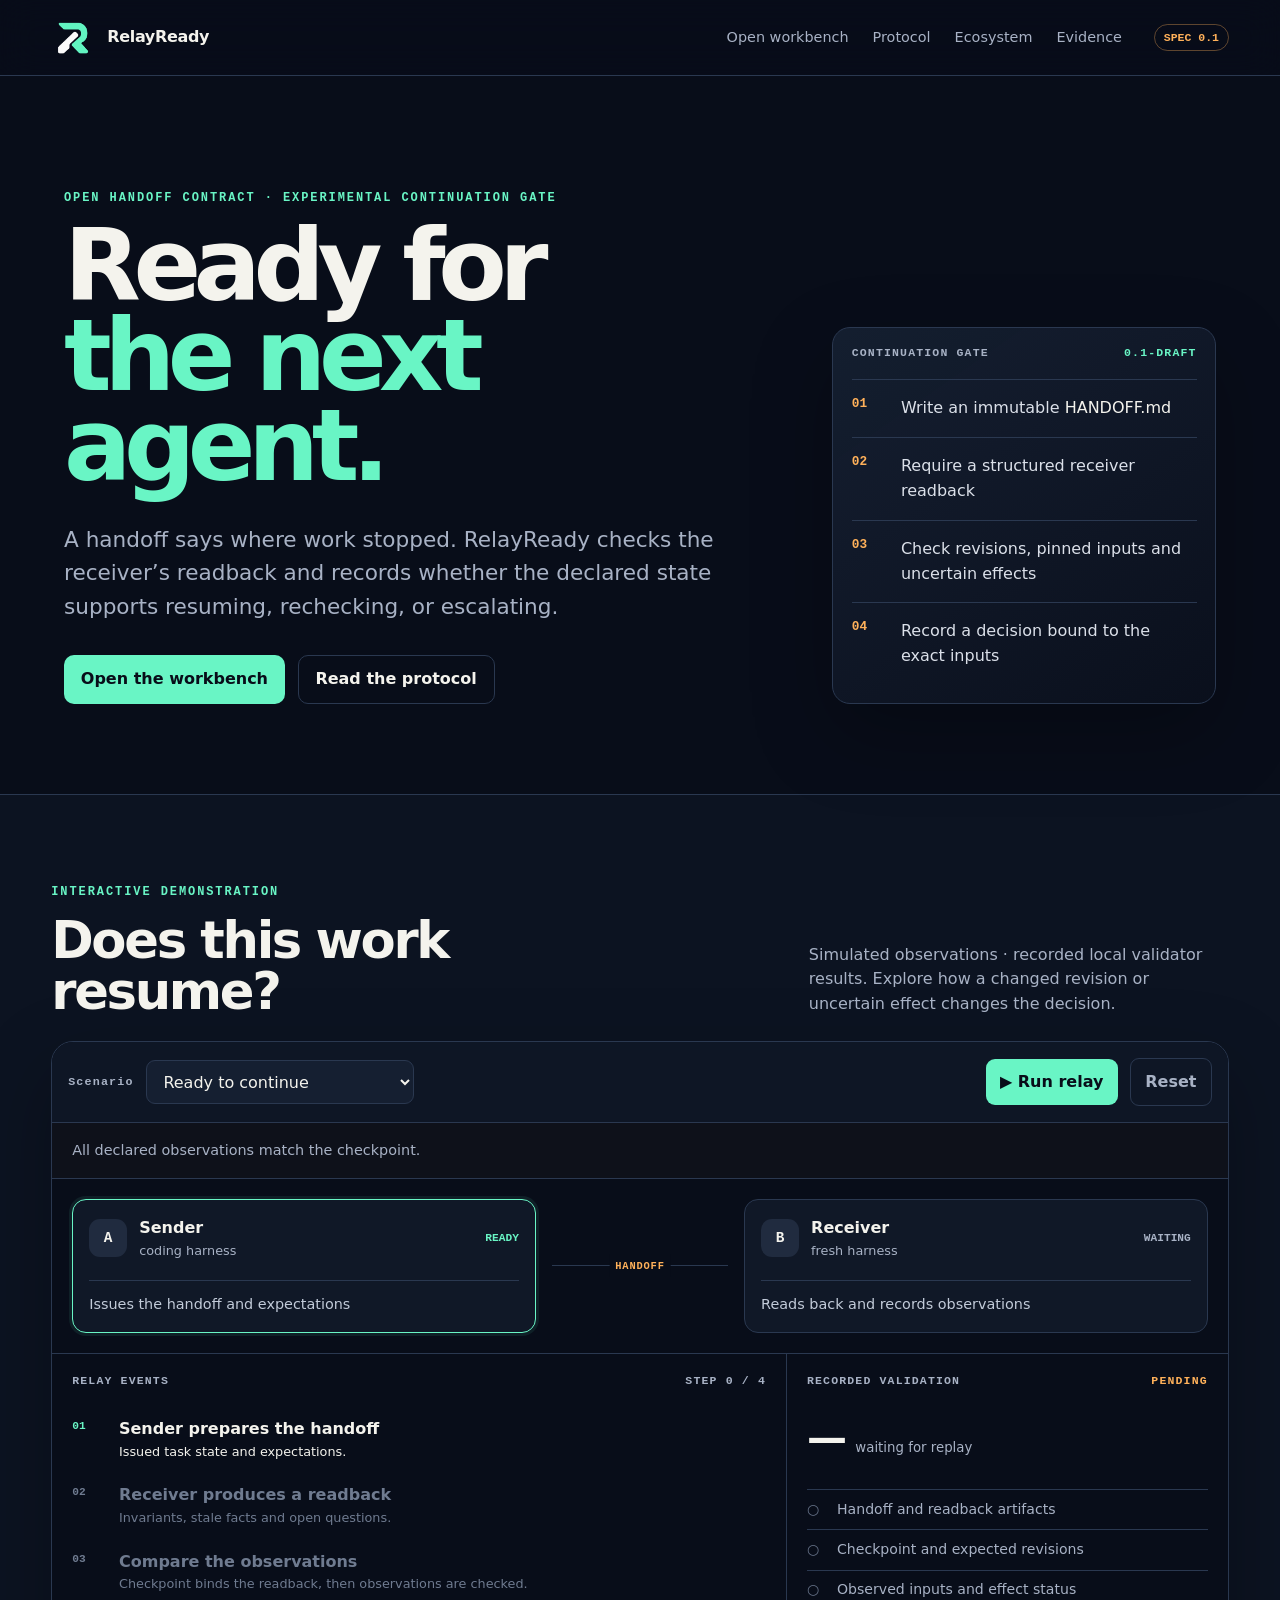
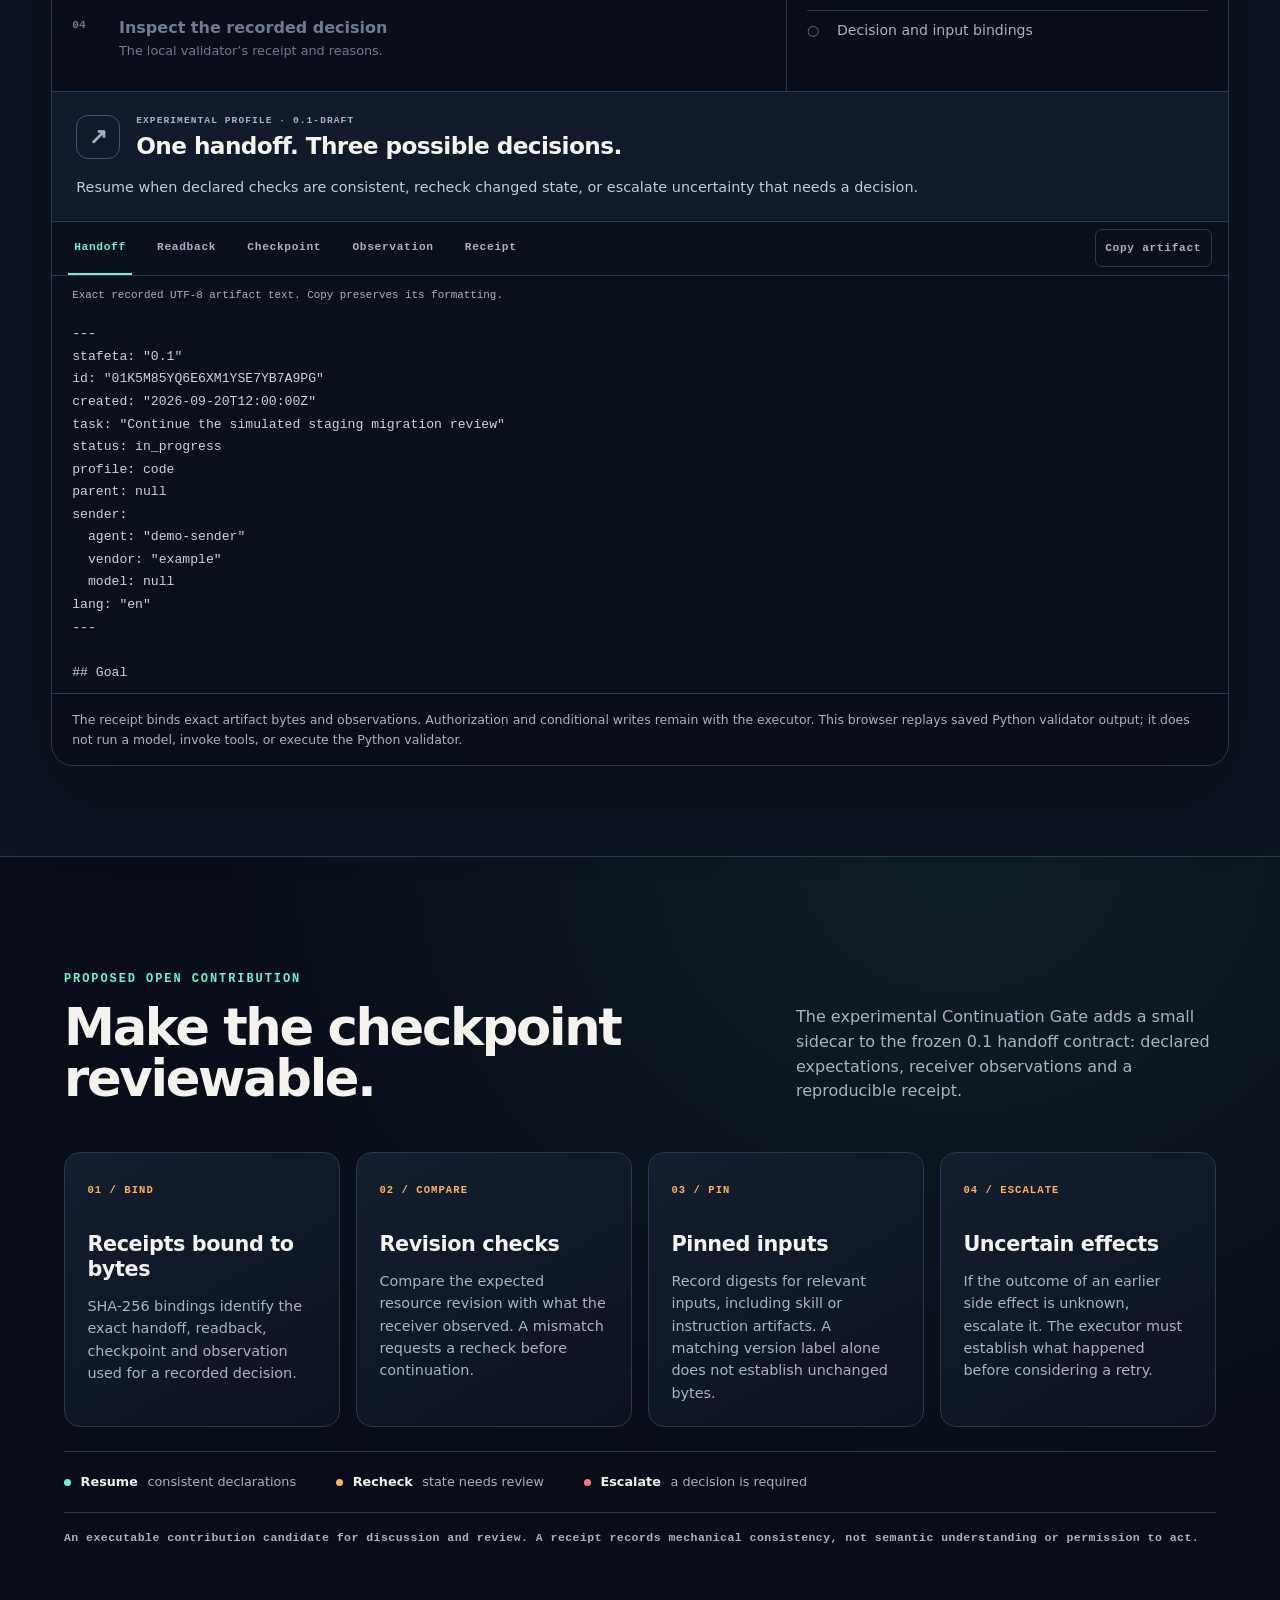
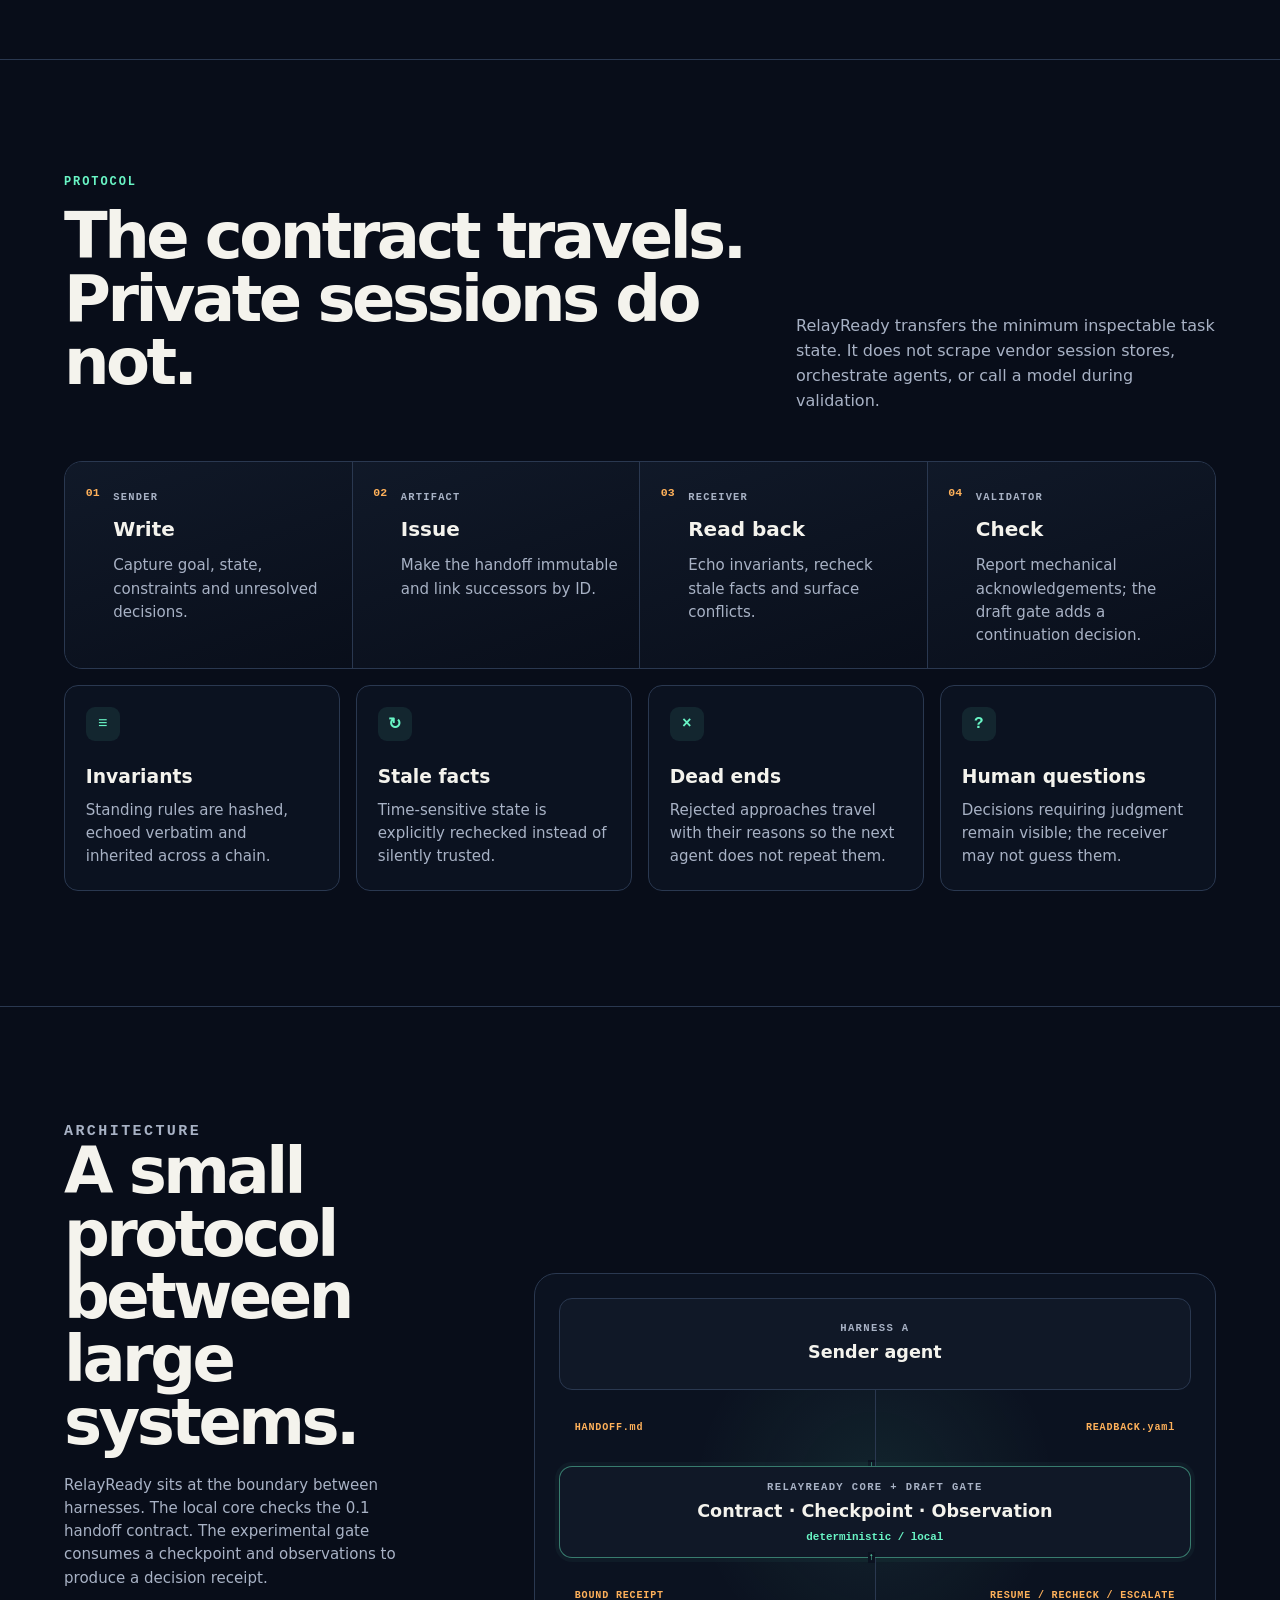
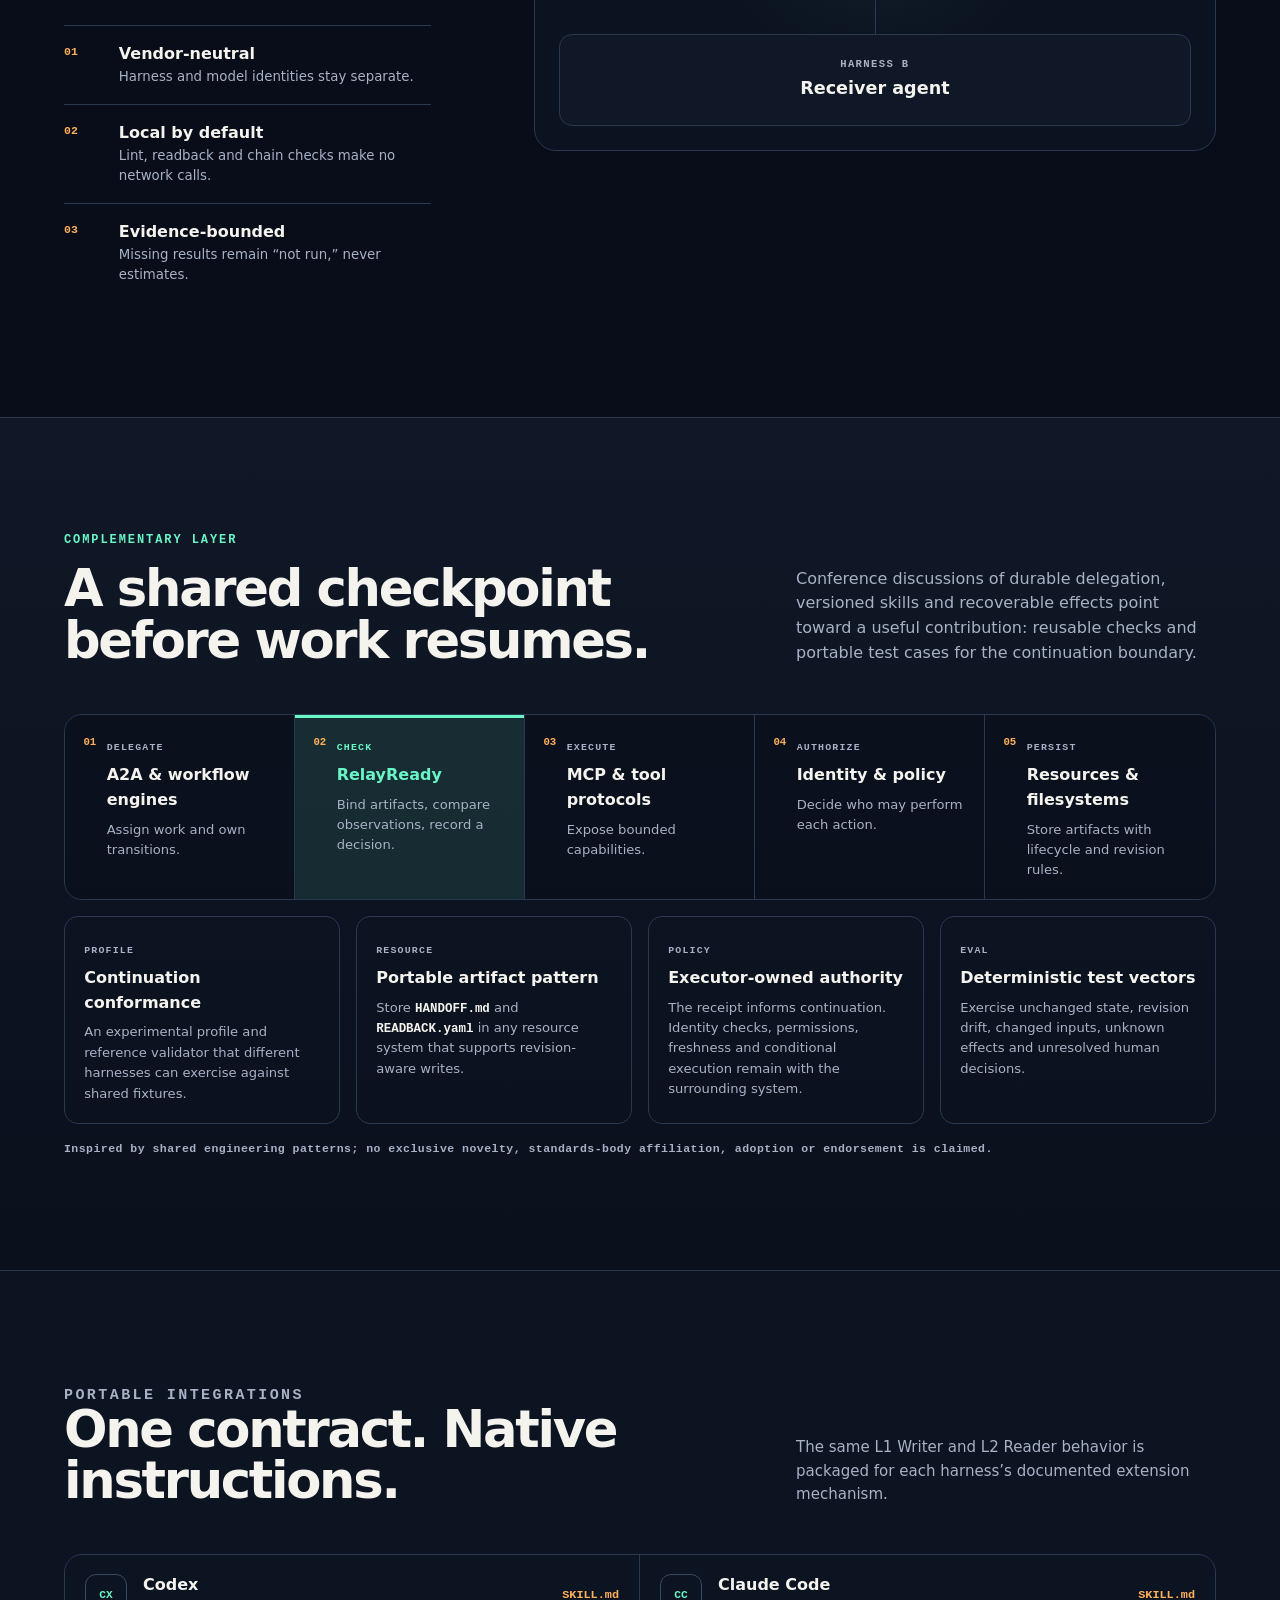
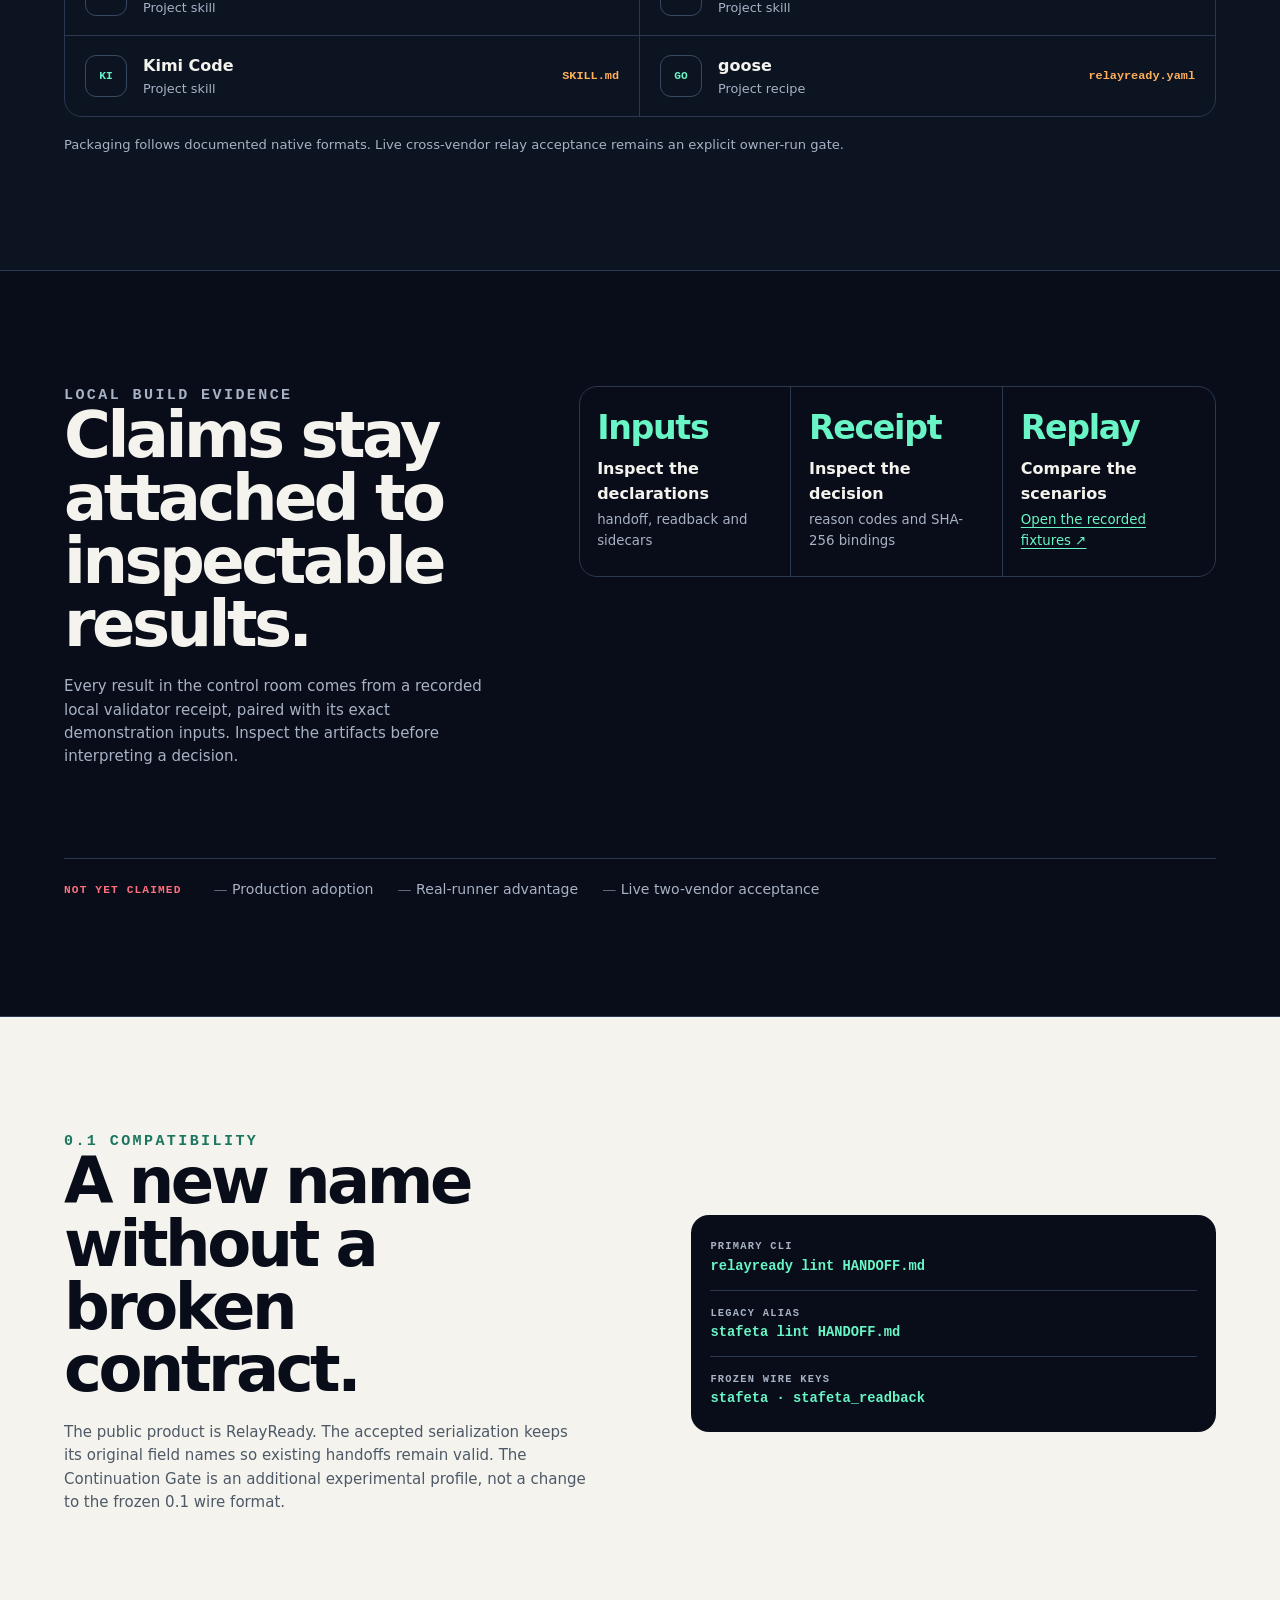
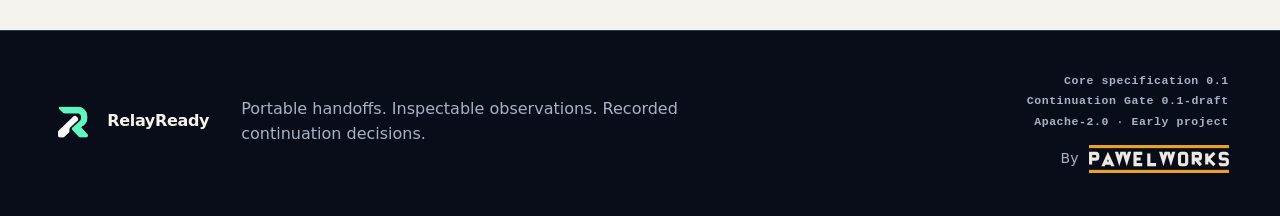
==== commit f250a60c: "site: publish owner-supplied PAWELWORKS footer credit Import only the already-deployed static logo c" ====
--- a/out/index.html
+++ b/out/index.html
@@ -238,7 +238,7 @@
   <footer>
     <a class="brand" href="#top"><img class="brand-logo" src="relayready-logo.png" alt="" width="44" height="44"><span>RelayReady</span></a>
     <p>Portable handoffs. Inspectable observations. Recorded continuation decisions.</p>
-    <div><span>Core specification 0.1</span><span>Continuation Gate 0.1-draft</span><span>Apache-2.0 · Early project</span></div>
+    <div><span>Core specification 0.1</span><span>Continuation Gate 0.1-draft</span><span>Apache-2.0 · Early project</span><span class="maker-credit">By <img src="pawelworks-logo.svg" alt="PAWELWORKS" width="140" height="28"></span></div>
   </footer>
   <script src="app.js"></script>
 </body>
--- a/out/styles.css
+++ b/out/styles.css
@@ -16,3 +16,6 @@
 .artifact-meta{margin:0;padding:.7rem 1.25rem 0;font:500 .68rem/1.5 var(--mono);color:var(--muted)}
 @media(max-width:560px){.lab-toolbar{display:grid;grid-template-columns:minmax(0,1fr) auto}.lab-toolbar label,.lab-toolbar select{grid-column:1/-1;width:100%}.lab-toolbar select{min-width:0}.lab-toolbar .run-button,.lab-toolbar .reset-button{min-width:0;min-height:44px}}
 .brand-logo{width:44px;height:44px;object-fit:contain}
+.maker-credit{display:flex;align-items:center;gap:.65rem;margin-top:.75rem;color:var(--muted);font:400 .875rem/1.5 var(--sans);letter-spacing:normal;white-space:nowrap}
+.maker-credit img{display:block;width:140px;height:auto;flex:none}
+@media(max-width:760px){footer{grid-template-columns:1fr;gap:1rem}footer>div{align-items:flex-start}}
